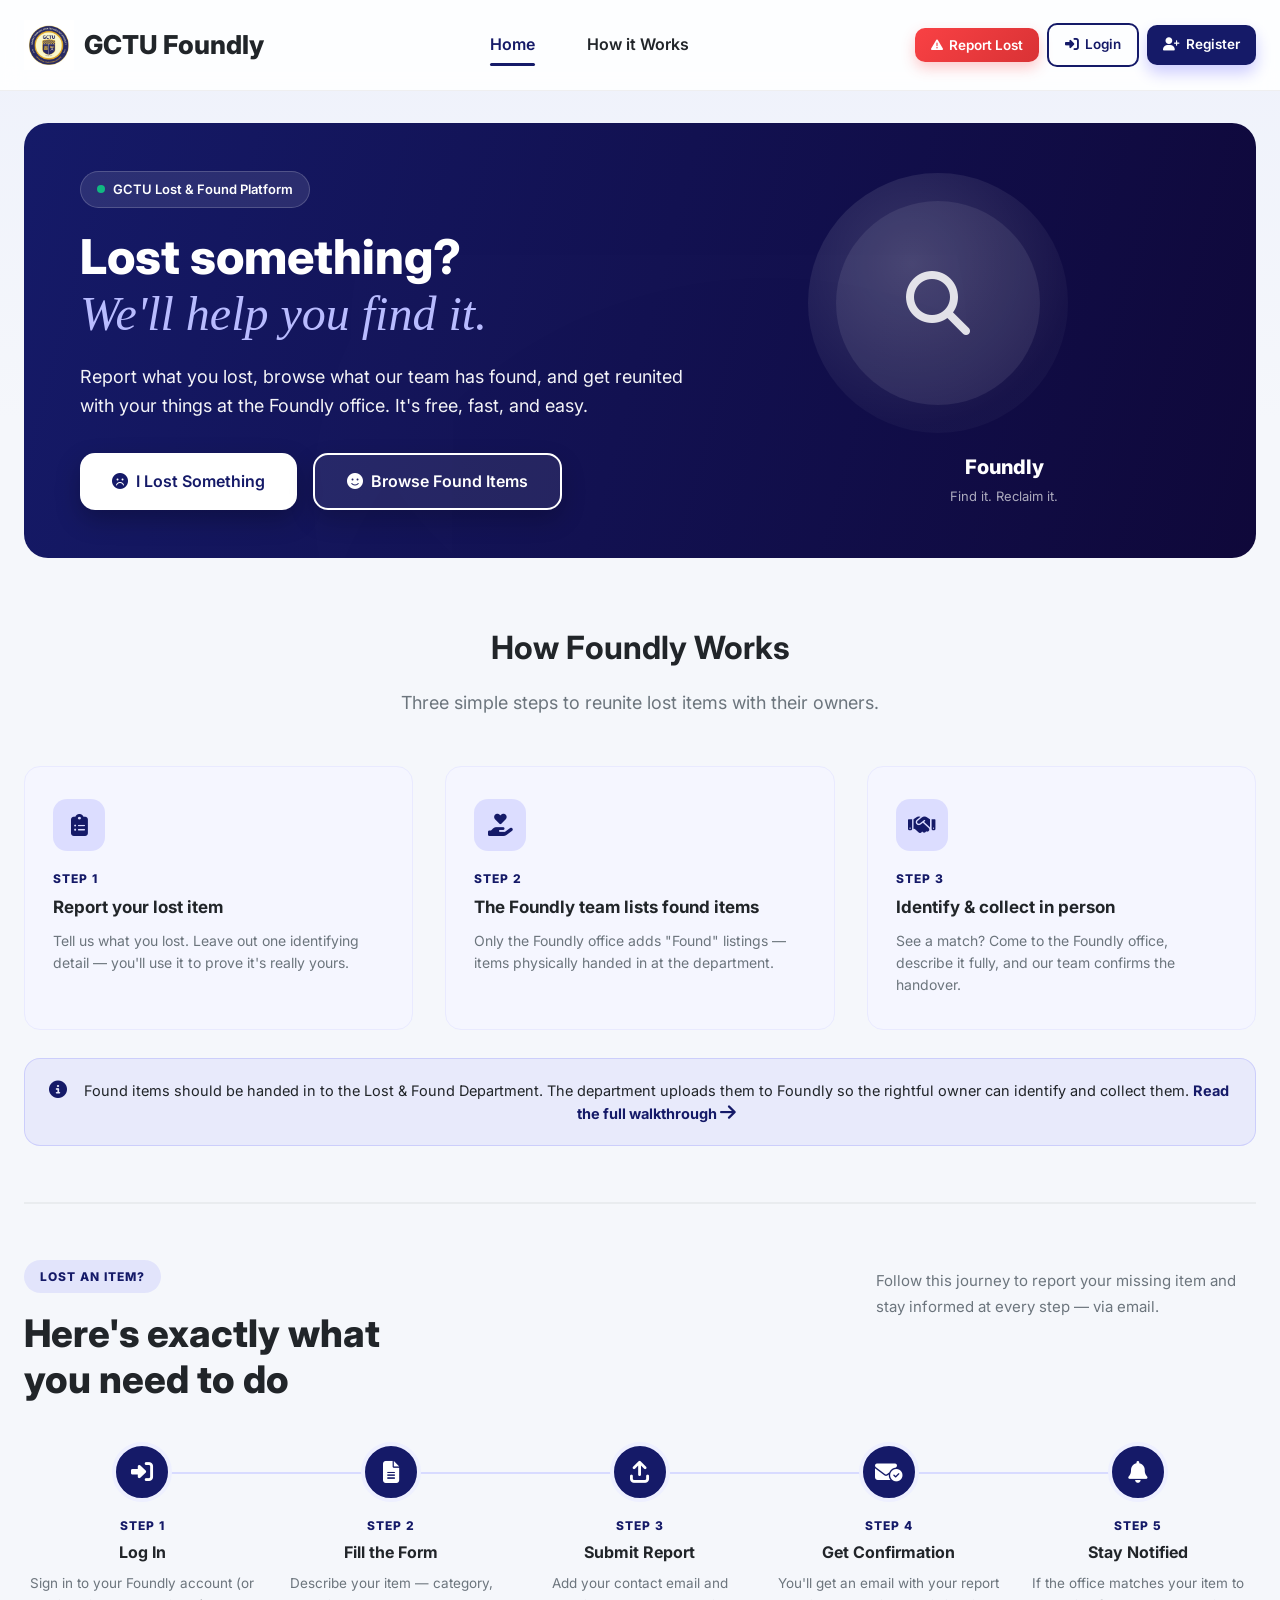
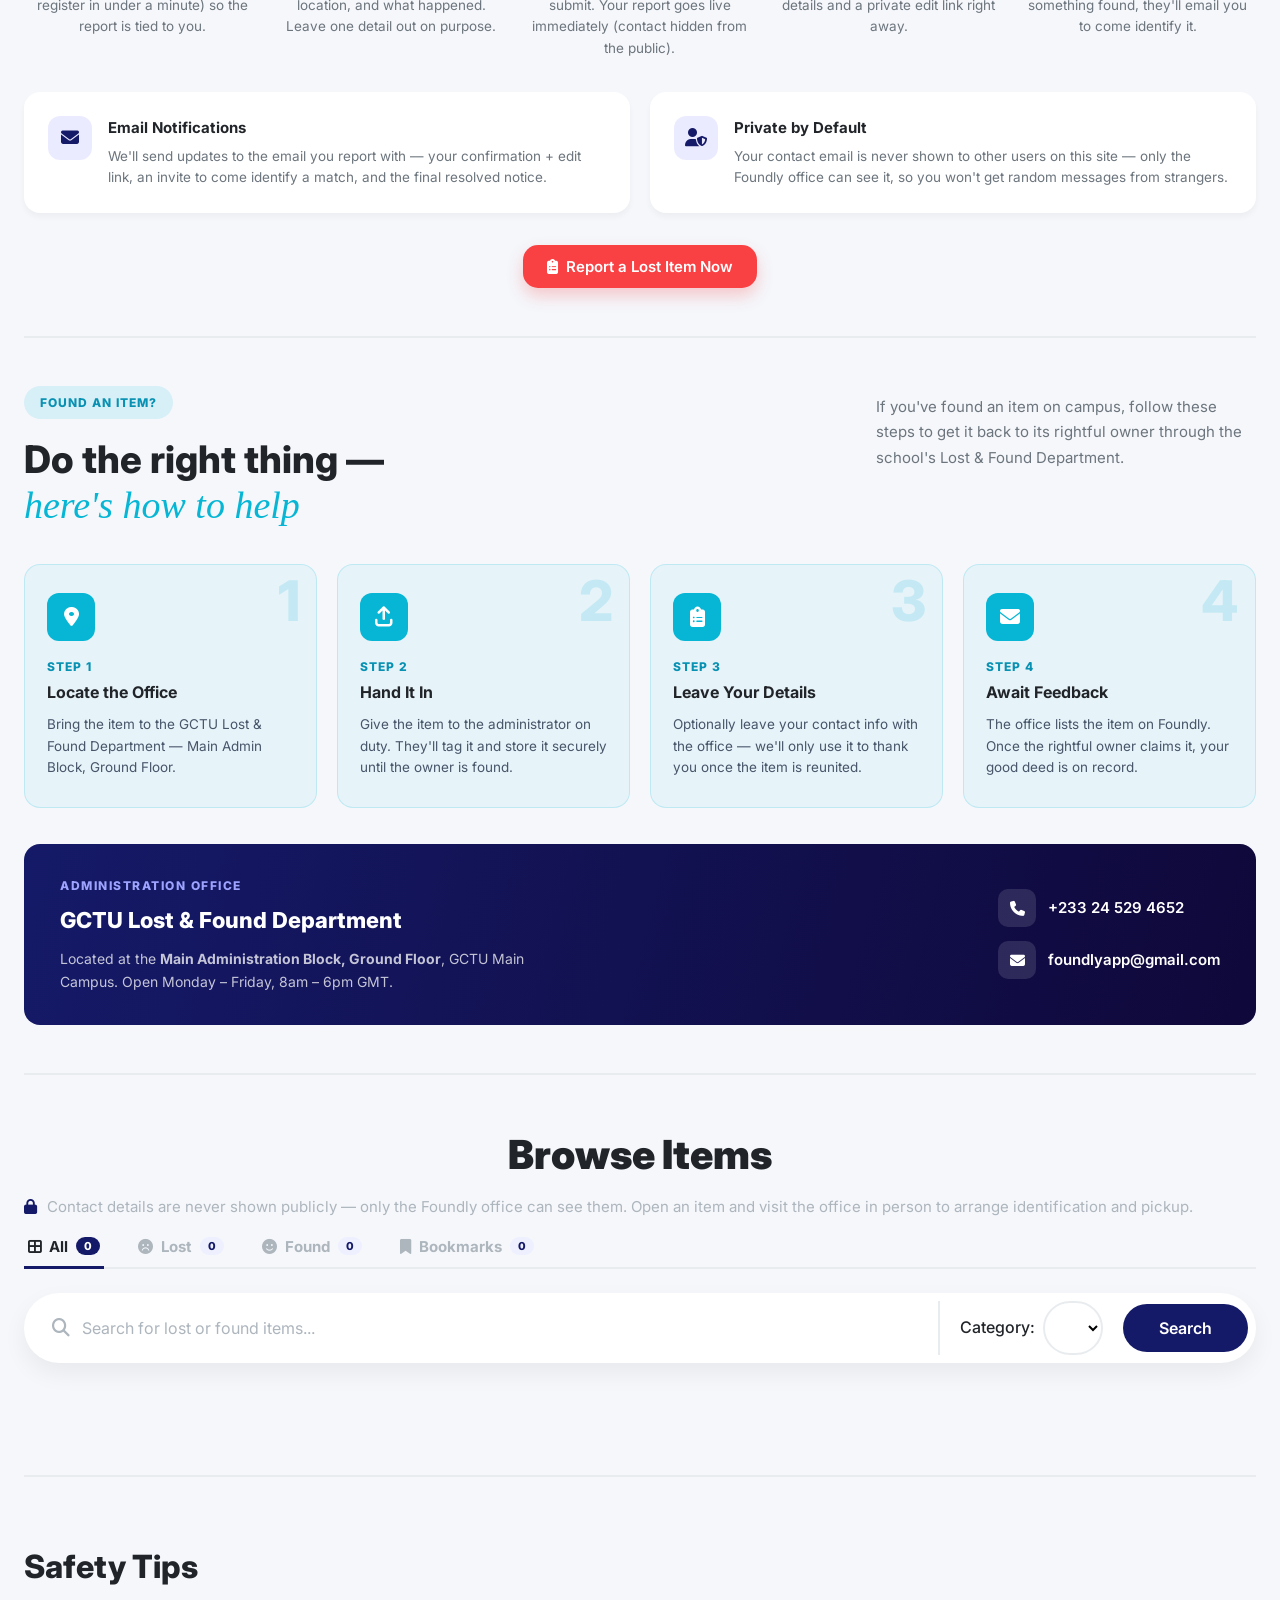
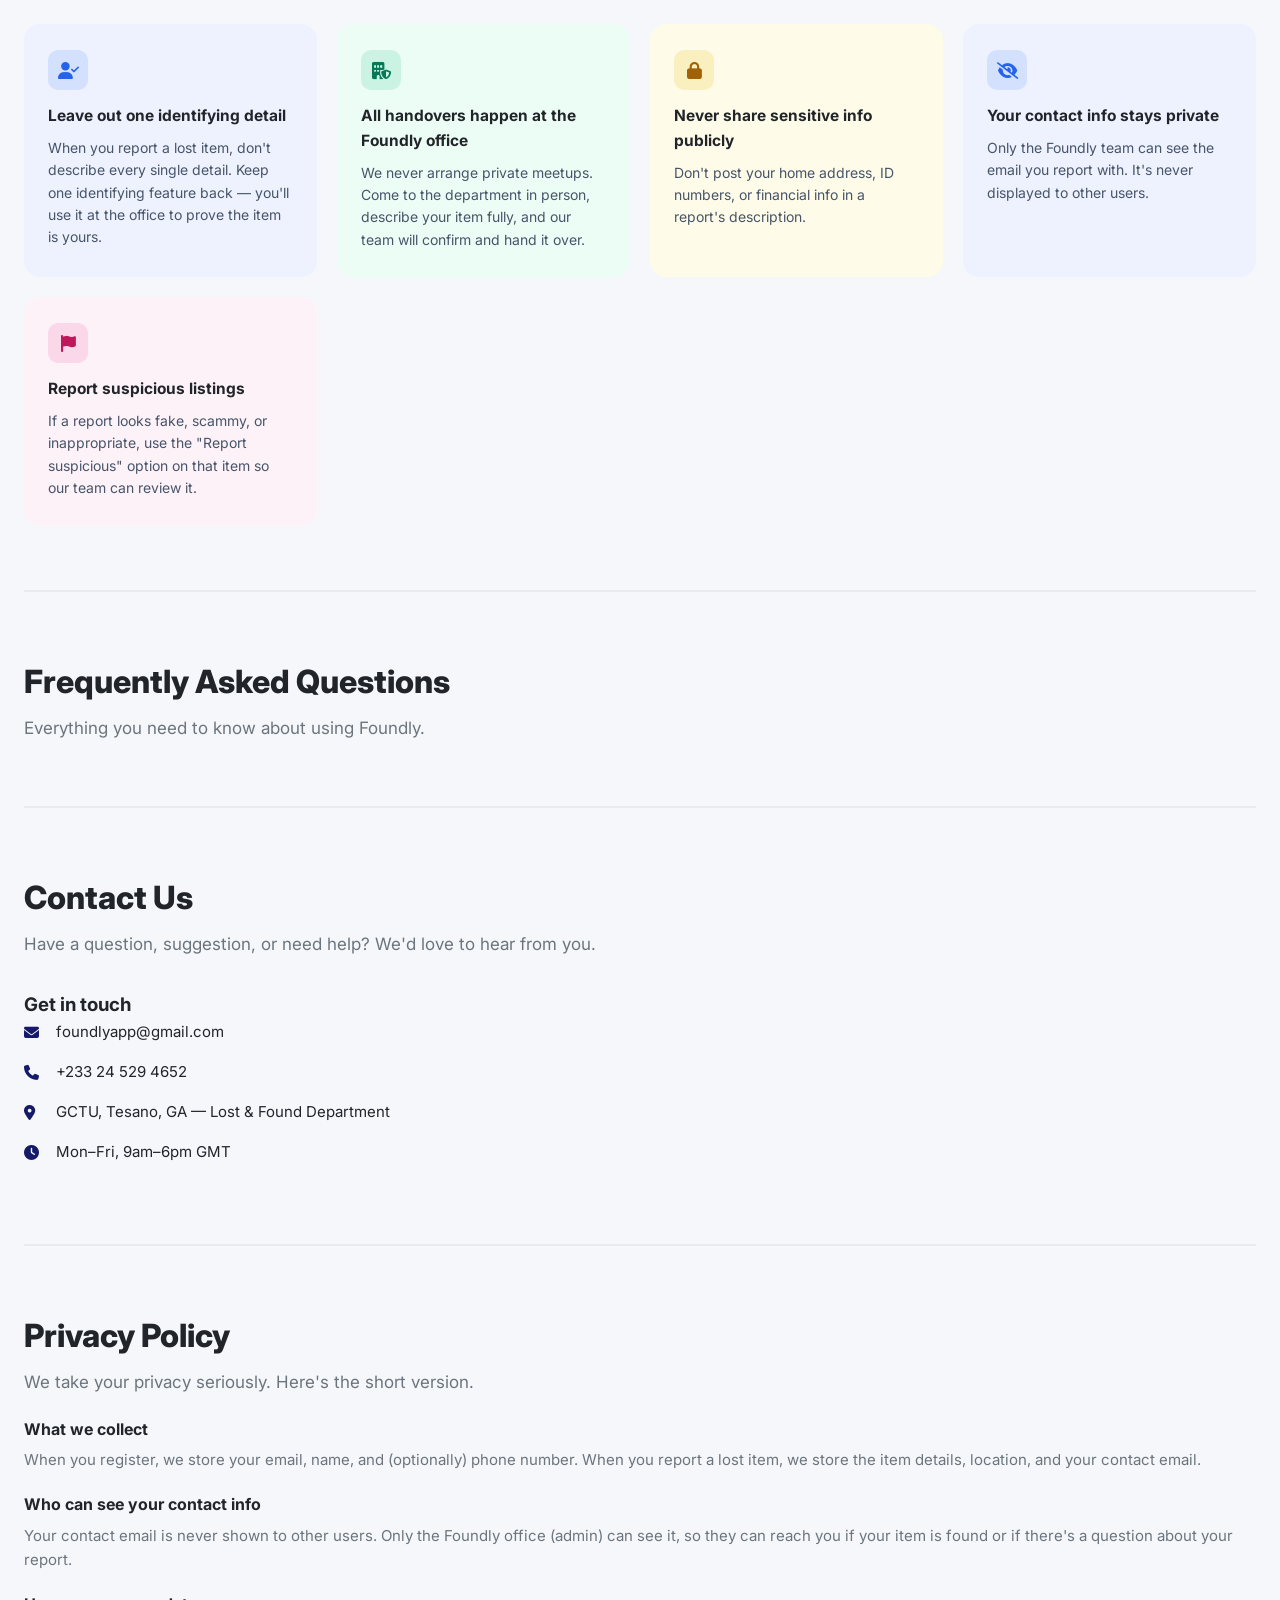
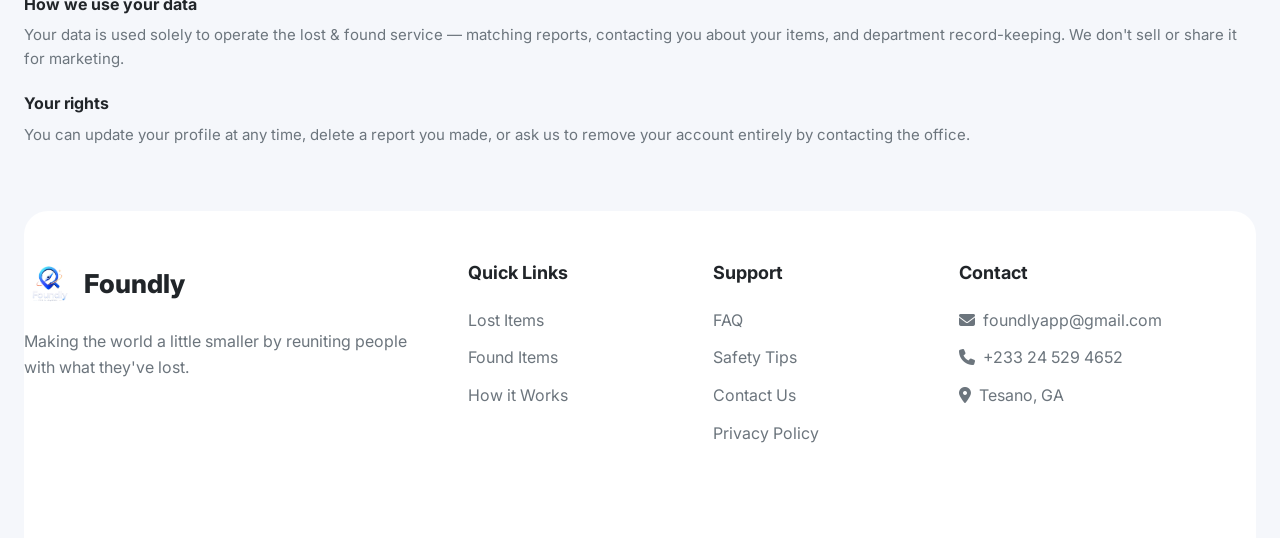
==== public/index.html @ 5c745d42 "initialization" ====
<!DOCTYPE html>
<html lang="en">
<head>
  <meta charset="UTF-8">
  <meta name="viewport" content="width=device-width, initial-scale=1.0">
  <title>GCTU Foundly · Lost & Found</title>
  <link rel="icon" type="image/png" href="foundly-logo-2(preview).png">
  <link rel="stylesheet" href="https://cdnjs.cloudflare.com/ajax/libs/font-awesome/6.4.0/css/all.min.css">
  <link href="https://fonts.googleapis.com/css2?family=Inter:wght@400;500;600;700;800&display=swap" rel="stylesheet">
  <link rel="stylesheet" href="foundly.css">
  <style>
    .about-section { margin: 64px 0; }
    .about-section h2 { font-size: 32px; font-weight: 800; margin-bottom: 8px; }
    .about-section > p { color: #6c757d; font-size: 17px; margin-bottom: 8px; }
    .section-divider { border: none; border-top: 2px solid #e9ecef; margin: 56px 0; }

    .safety-grid { display: grid; grid-template-columns: repeat(auto-fill, minmax(260px, 1fr)); gap: 20px; margin-top: 32px; }
    .faq-list { margin-top: 28px; }
    .faq-item { border-bottom: 1px solid #e9ecef; }
    .faq-question {
      display: flex; justify-content: space-between; align-items: center; padding: 20px 4px;
      cursor: pointer; font-weight: 600; font-size: 16px;
    }
    .faq-question i { color: var(--gray); transition: transform 0.2s; }
    .faq-question.open i { transform: rotate(180deg); color: var(--primary); }
    .faq-answer { max-height: 0; overflow: hidden; transition: max-height 0.25s ease; color: #6c757d; font-size: 15px; line-height: 1.6; padding: 0 4px; }
    .faq-answer.open { max-height: 320px; padding-bottom: 20px; }

    .contact-grid { display: grid; grid-template-columns: 1fr 1.4fr; gap: 40px; margin-top: 32px; }
    .contact-info-item { display: flex; align-items: center; gap: 12px; margin-bottom: 16px; font-size: 15px; color: var(--dark); }
    .contact-info-item i { color: var(--primary); width: 20px; }
    @media (max-width: 900px) { .contact-grid { grid-template-columns: 1fr; } }

    .privacy-block h4 { margin-top: 20px; margin-bottom: 6px; font-size: 16px; }
    .privacy-block p { color: #6c757d; font-size: 15px; line-height: 1.6; }
  </style>
</head>
<body data-page="home">

<header class="site-header">
<div class="container">
  <nav class="navbar">
    <a href="index.html" class="logo">
      <img id="foundly-logo-top" src="GCTU-Logo-640x640.webp" alt="Foundly illustration" onerror="this.style.display='none'">
      <span>GCTU Foundly</span>
    </a>
    <div class="nav-links">
      <a href="index.html" class="active">Home</a>
      <a href="how-it-works.html">How it Works</a>
    </div>
    <div class="nav-buttons">
      <button class="btn btn-report-lost" onclick="openReportModal()"><i class="fas fa-triangle-exclamation"></i> Report Lost</button>
      <div id="navAuthLoggedOut">
        <a href="login.html" class="btn btn-outline"><i class="fas fa-right-to-bracket"></i> Login</a>
        <a href="register.html" class="btn btn-primary"><i class="fas fa-user-plus"></i> Register</a>
      </div>
      <div id="navAuthLoggedIn" style="display:none">
        <a href="my-reports.html" class="btn btn-outline"><i class="fas fa-clipboard-list"></i> My Reports</a>
        <a href="profile.html" class="btn btn-outline"><i class="fas fa-user"></i></a>
        <button class="btn" id="navLogoutBtn" style="background:var(--danger);color:white;border:none">
          <i class="fas fa-sign-out-alt"></i> Logout
        </button>
      </div>
    </div>
  </nav>
</div>
</header>

<div class="container">

  <!-- HERO -->
  <section class="hero">
    <div class="hero-content">
      <span class="hero-badge"><span class="dot"></span> GCTU Lost &amp; Found Platform</span>
      <h1>Lost something?<span class="hero-accent">We'll help you find it.</span></h1>
      <p>Report what you lost, browse what our team has found, and get reunited with your things at the Foundly office. It's free, fast, and easy.</p>
      <div class="hero-buttons">
        <button class="btn" onclick="openReportModal()"><i class="fas fa-frown"></i> I Lost Something</button>
        <a href="#browse" class="btn btn-outline-white" onclick="setViewTab('found')"><i class="fas fa-smile"></i> Browse Found Items</a>
      </div>
    </div>
    <div class="hero-image">
      <div class="hero-visual-circle"><i class="fas fa-magnifying-glass"></i></div>
      <div class="hero-visual-wordmark"><strong>Foundly</strong><span>Find it. Reclaim it.</span></div>
    </div>
  </section>

  <!-- HOW IT WORKS (short teaser) -->
  <section class="how-it-works" id="how-it-works">
    <h2>How Foundly Works</h2>
    <p>Three simple steps to reunite lost items with their owners.</p>
    <div class="steps">
      <div class="step-card">
        <div class="step-card-icon"><i class="fas fa-clipboard-list"></i></div>
        <div class="step-num-label">Step 1</div>
        <h3>Report your lost item</h3>
        <p>Tell us what you lost. Leave out one identifying detail — you'll use it to prove it's really yours.</p>
      </div>
      <div class="step-card">
        <div class="step-card-icon"><i class="fas fa-hand-holding-heart"></i></div>
        <div class="step-num-label">Step 2</div>
        <h3>The Foundly team lists found items</h3>
        <p>Only the Foundly office adds "Found" listings — items physically handed in at the department.</p>
      </div>
      <div class="step-card">
        <div class="step-card-icon"><i class="fas fa-handshake"></i></div>
        <div class="step-num-label">Step 3</div>
        <h3>Identify &amp; collect in person</h3>
        <p>See a match? Come to the Foundly office, describe it fully, and our team confirms the handover.</p>
      </div>
    </div>
    <div class="hiw-note-banner">
      <i class="fas fa-circle-info"></i>
      <span>Found items should be handed in to the Lost &amp; Found Department. The department uploads them to Foundly so the rightful owner can identify and collect them. <a href="how-it-works.html" style="color:var(--primary);font-weight:700;text-decoration:none">Read the full walkthrough <i class="fas fa-arrow-right"></i></a></span>
    </div>
  </section>

  <hr class="section-divider">

  <!-- GUIDE: how reporting a lost item works -->
  <div class="section-intro-row" style="margin-top:24px">
    <div>
      <span class="eyebrow-badge">Lost an Item?</span>
      <h1>Here's exactly what<br>you need to do</h1>
    </div>
    <p class="section-intro-side">Follow this journey to report your missing item and stay informed at every step — via email.</p>
  </div>

  <div class="process-timeline">
    <div class="process-node">
      <div class="node-circle"><i class="fas fa-right-to-bracket"></i></div>
      <div class="node-step-label">Step 1</div>
      <h3>Log In</h3>
      <p>Sign in to your Foundly account (or register in under a minute) so the report is tied to you.</p>
    </div>
    <div class="process-node">
      <div class="node-circle"><i class="fas fa-file-lines"></i></div>
      <div class="node-step-label">Step 2</div>
      <h3>Fill the Form</h3>
      <p>Describe your item — category, location, and what happened. Leave one detail out on purpose.</p>
    </div>
    <div class="process-node">
      <div class="node-circle"><i class="fas fa-arrow-up-from-bracket"></i></div>
      <div class="node-step-label">Step 3</div>
      <h3>Submit Report</h3>
      <p>Add your contact email and submit. Your report goes live immediately (contact hidden from the public).</p>
    </div>
    <div class="process-node">
      <div class="node-circle"><i class="fas fa-envelope-circle-check"></i></div>
      <div class="node-step-label">Step 4</div>
      <h3>Get Confirmation</h3>
      <p>You'll get an email with your report details and a private edit link right away.</p>
    </div>
    <div class="process-node">
      <div class="node-circle"><i class="fas fa-bell"></i></div>
      <div class="node-step-label">Step 5</div>
      <h3>Stay Notified</h3>
      <p>If the office matches your item to something found, they'll email you to come identify it.</p>
    </div>
  </div>

  <div class="duo-cards">
    <div class="duo-card">
      <div class="duo-icon"><i class="fas fa-envelope"></i></div>
      <div>
        <h4>Email Notifications</h4>
        <p>We'll send updates to the email you report with — your confirmation + edit link, an invite to come identify a match, and the final resolved notice.</p>
      </div>
    </div>
    <div class="duo-card">
      <div class="duo-icon"><i class="fas fa-user-shield"></i></div>
      <div>
        <h4>Private by Default</h4>
        <p>Your contact email is never shown to other users on this site — only the Foundly office can see it, so you won't get random messages from strangers.</p>
      </div>
    </div>
  </div>

  <div class="cta-center">
    <button class="btn btn-primary" style="background:#f94144;box-shadow:0 8px 16px rgba(249,65,68,0.25)" onclick="openReportModal()">
      <i class="fas fa-clipboard-list"></i> Report a Lost Item Now
    </button>
  </div>

  <hr class="section-divider" style="margin:48px 0">

  <!-- GUIDE: found something? here's how to help -->
  <div class="section-intro-row" style="margin-top:24px">
    <div>
      <span class="eyebrow-badge teal">Found an Item?</span>
      <h1>Do the right thing —<span class="found-heading-accent">here's how to help</span></h1>
    </div>
    <p class="section-intro-side">If you've found an item on campus, follow these steps to get it back to its rightful owner through the school's Lost &amp; Found Department.</p>
  </div>

  <div class="found-steps-grid">
    <div class="found-step-card">
      <span class="ghost-num">1</span>
      <div class="found-step-icon"><i class="fas fa-location-dot"></i></div>
      <div class="step-num-label">Step 1</div>
      <h3>Locate the Office</h3>
      <p>Bring the item to the GCTU Lost &amp; Found Department — Main Admin Block, Ground Floor.</p>
    </div>
    <div class="found-step-card">
      <span class="ghost-num">2</span>
      <div class="found-step-icon"><i class="fas fa-arrow-up-from-bracket"></i></div>
      <div class="step-num-label">Step 2</div>
      <h3>Hand It In</h3>
      <p>Give the item to the administrator on duty. They'll tag it and store it securely until the owner is found.</p>
    </div>
    <div class="found-step-card">
      <span class="ghost-num">3</span>
      <div class="found-step-icon"><i class="fas fa-clipboard-list"></i></div>
      <div class="step-num-label">Step 3</div>
      <h3>Leave Your Details</h3>
      <p>Optionally leave your contact info with the office — we'll only use it to thank you once the item is reunited.</p>
    </div>
    <div class="found-step-card">
      <span class="ghost-num">4</span>
      <div class="found-step-icon"><i class="fas fa-envelope"></i></div>
      <div class="step-num-label">Step 4</div>
      <h3>Await Feedback</h3>
      <p>The office lists the item on Foundly. Once the rightful owner claims it, your good deed is on record.</p>
    </div>
  </div>

  <div class="office-card">
    <div>
      <div class="office-label">Administration Office</div>
      <h3>GCTU Lost &amp; Found Department</h3>
      <p>Located at the <strong>Main Administration Block, Ground Floor</strong>, GCTU Main Campus. Open Monday – Friday, 8am – 6pm GMT.</p>
    </div>
    <div class="office-contacts">
      <div class="office-contact-row"><span class="office-icon"><i class="fas fa-phone"></i></span> +233 24 529 4652</div>
      <div class="office-contact-row"><span class="office-icon"><i class="fas fa-envelope"></i></span> foundlyapp@gmail.com</div>
    </div>
  </div>

  <hr class="section-divider" style="margin:48px 0">

  <!-- BROWSE: All / Lost / Found / Bookmarks — all on this one page -->
  <div class="section-header" id="browse">
    <h2>Browse Items</h2>
  </div>
  <p style="color:var(--gray);font-size:15px;margin-top:-16px;margin-bottom:8px">
    <i class="fas fa-lock" style="color:var(--primary);margin-right:6px"></i>
    Contact details are never shown publicly — only the Foundly office can see them. Open an item and visit the
    office in person to arrange identification and pickup.
  </p>

  <div class="view-tabs" id="viewTabs">
    <button class="view-tab-btn active" data-view="all" onclick="setViewTab('all')"><i class="fas fa-border-all"></i> All <span class="tab-count" id="countAll">0</span></button>
    <button class="view-tab-btn" data-view="lost" onclick="setViewTab('lost')"><i class="fas fa-frown"></i> Lost <span class="tab-count" id="countLost">0</span></button>
    <button class="view-tab-btn" data-view="found" onclick="setViewTab('found')"><i class="fas fa-smile"></i> Found <span class="tab-count" id="countFound">0</span></button>
    <button class="view-tab-btn" data-view="bookmarks" onclick="setViewTab('bookmarks')"><i class="fas fa-bookmark"></i> Bookmarks <span class="tab-count" id="countBookmarks">0</span></button>
  </div>

  <!-- SEARCH & FILTER -->
  <div class="search-section">
    <div class="search-input">
      <i class="fas fa-search"></i>
      <input type="text" placeholder="Search for lost or found items..." id="searchInput">
    </div>
    <div class="filter-dropdown">
      <label for="drpdwn">Category:</label>
      <select id="drpdwn"></select>
    </div>
    <button class="search-btn" onclick="applyFilters()">Search</button>
  </div>

  <!-- CATEGORY PILLS -->
  <div class="category-pills" id="categoryPills"></div>

  <div class="items-grid" id="itemsGrid"></div>

  <hr class="section-divider">

  <!-- SAFETY TIPS -->
  <section class="about-section" id="safety">
    <h2>Safety Tips</h2>
    <div class="safety-grid">
      <div class="safety-card pastel-blue">
        <div class="safety-icon"><i class="fas fa-user-check"></i></div>
        <h4>Leave out one identifying detail</h4>
        <p>When you report a lost item, don't describe every single detail. Keep one identifying feature back — you'll use it at the office to prove the item is yours.</p>
      </div>
      <div class="safety-card pastel-green">
        <div class="safety-icon"><i class="fas fa-building-shield"></i></div>
        <h4>All handovers happen at the Foundly office</h4>
        <p>We never arrange private meetups. Come to the department in person, describe your item fully, and our team will confirm and hand it over.</p>
      </div>
      <div class="safety-card pastel-yellow">
        <div class="safety-icon"><i class="fas fa-lock"></i></div>
        <h4>Never share sensitive info publicly</h4>
        <p>Don't post your home address, ID numbers, or financial info in a report's description.</p>
      </div>
      <div class="safety-card pastel-blue">
        <div class="safety-icon"><i class="fas fa-eye-slash"></i></div>
        <h4>Your contact info stays private</h4>
        <p>Only the Foundly team can see the email you report with. It's never displayed to other users.</p>
      </div>
      <div class="safety-card pastel-pink">
        <div class="safety-icon"><i class="fas fa-flag"></i></div>
        <h4>Report suspicious listings</h4>
        <p>If a report looks fake, scammy, or inappropriate, use the "Report suspicious" option on that item so our team can review it.</p>
      </div>
    </div>
  </section>

  <hr class="section-divider">

  <!-- FAQ -->
  <section class="about-section" id="faq">
    <h2>Frequently Asked Questions</h2>
    <p>Everything you need to know about using Foundly.</p>
    <div class="faq-list" id="faqList"></div>
  </section>

  <hr class="section-divider">

  <!-- CONTACT -->
  <section class="about-section" id="contact">
    <h2>Contact Us</h2>
    <p>Have a question, suggestion, or need help? We'd love to hear from you.</p>
    <div class="contact-grid">
      <div class="contact-info">
        <h3>Get in touch</h3>
        <div class="contact-info-item"><i class="fas fa-envelope"></i><span>foundlyapp@gmail.com</span></div>
        <div class="contact-info-item"><i class="fas fa-phone"></i><span>+233 24 529 4652</span></div>
        <div class="contact-info-item"><i class="fas fa-map-marker-alt"></i><span>GCTU, Tesano, GA — Lost &amp; Found Department</span></div>
        <div class="contact-info-item"><i class="fas fa-clock"></i><span>Mon–Fri, 9am–6pm GMT</span></div>
      </div>
    </div>
  </section>

  <hr class="section-divider">

  <!-- PRIVACY -->
  <section class="about-section" id="privacy">
    <h2>Privacy Policy</h2>
    <p>We take your privacy seriously. Here's the short version.</p>
    <div class="privacy-block">
      <h4>What we collect</h4>
      <p>When you register, we store your email, name, and (optionally) phone number. When you report a lost item, we store the item details, location, and your contact email.</p>
      <h4>Who can see your contact info</h4>
      <p>Your contact email is never shown to other users. Only the Foundly office (admin) can see it, so they can reach you if your item is found or if there's a question about your report.</p>
      <h4>How we use your data</h4>
      <p>Your data is used solely to operate the lost &amp; found service — matching reports, contacting you about your items, and department record-keeping. We don't sell or share it for marketing.</p>
      <h4>Your rights</h4>
      <p>You can update your profile at any time, delete a report you made, or ask us to remove your account entirely by contacting the office.</p>
    </div>
  </section>

  <!-- REPORT A LOST ITEM (POPUP) -->
  <div class="modal" id="reportModal">
    <div class="modal-content">
      <div class="modal-header">
        <h3><i class="fas fa-clipboard-list" style="color:var(--primary);margin-right:8px"></i>Report a Lost Item</h3>
        <button class="close-modal" onclick="closeModal()">&times;</button>
      </div>
      <form id="reportForm">
        <div class="form-group">
          <label>Title *</label>
          <input type="text" placeholder="e.g., Blue Samsung Galaxy S22" id="itemTitle" required>
        </div>
        <div class="form-row">
          <div class="form-group">
            <label>Category *</label>
            <select id="itemCategory" required></select>
          </div>
          <div class="form-group">
            <label>Location *</label>
            <input type="text" placeholder="e.g., G-block, C14..." id="itemLocation" required>
          </div>
        </div>
        <div class="form-group">
          <label>Description *</label>
          <textarea rows="4" placeholder="Provide a description (color, brand, distinctive features...)" id="itemDescription" required></textarea>
        </div>
        <div class="form-tip warning">
          <i class="fas fa-lightbulb"></i>
          <span>Leave out one identifying detail on purpose (a mark, an engraving, what's inside a pocket) — you'll use it at the office to prove it's really yours.</span>
        </div>
        <div class="form-group">
          <label>Contact Email *</label>
          <input type="email" placeholder="your@email.com" id="itemEmail" required>
        </div>
        <div class="form-tip">
          <i class="fas fa-lock"></i>
          <span>This email is only ever visible to the Foundly office — never shown to other users.</span>
        </div>
        <button type="submit" class="submit-btn">
          <i class="fas fa-paper-plane"></i>
          <span>Report Lost Item</span>
        </button>
      </form>
    </div>
  </div>

  <!-- ITEM DETAIL MODAL -->
  <div class="modal detail-modal" id="detailModal">
    <div class="modal-content">
      <button class="close-modal" onclick="closeDetailModal()" style="position:absolute;top:16px;right:16px;z-index:10;background:white;border-radius:50%;width:40px;height:40px;font-size:24px">&times;</button>
      <div class="detail-image" id="detailImage"><i class="fas fa-image"></i></div>
      <div class="detail-body">
        <span class="card-badge" id="detailBadge" style="position:static;margin-bottom:12px;display:inline-block">Lost</span>
        <h2 id="detailTitle">Item Title</h2>
        <div class="detail-meta">
          <span><i class="fas fa-tag"></i> <span id="detailCategory">Category</span></span>
          <span><i class="fas fa-map-marker-alt"></i> <span id="detailLocation">Location</span></span>
          <span><i class="fas fa-calendar"></i> <span id="detailDate">Date</span></span>
        </div>
        <p id="detailDescription">Item description goes here.</p>
        <div class="notice-banner info" style="margin-top:16px">
          <i class="fas fa-circle-info"></i>
          <span>To claim or ask about this item, visit the Foundly office in person and describe it fully — our team can look up the reporter's contact details for you.</span>
        </div>
        <div class="detail-actions">
          <button class="btn btn-outline" id="detailBookmarkBtn" style="flex:1;justify-content:center">
            <i class="far fa-bookmark"></i> Bookmark
          </button>
          <button class="btn" id="detailSuspiciousBtn" style="flex:1;justify-content:center;background:var(--light);color:var(--dark)">
            <i class="fas fa-flag"></i> Report Suspicious
          </button>
        </div>
      </div>
    </div>
  </div>

  <!-- SUSPICIOUS POST MODAL -->
  <div class="modal" id="suspiciousModal">
    <div class="modal-content" style="max-width:460px">
      <div class="modal-header">
        <h3><i class="fas fa-flag" style="color:var(--danger);margin-right:8px"></i>Report Suspicious Post</h3>
        <button class="close-modal" onclick="closeSuspiciousModal()">&times;</button>
      </div>
      <form id="suspiciousForm">
        <input type="hidden" id="suspiciousReportId">
        <div class="form-group">
          <label>Reason *</label>
          <select id="suspiciousReason" required>
            <option value="">Select a reason</option>
            <option value="Fake or scam listing">Fake or scam listing</option>
            <option value="Inappropriate content">Inappropriate content</option>
            <option value="Suspected stolen item">Suspected stolen item</option>
            <option value="Duplicate / spam">Duplicate / spam</option>
            <option value="Other">Other</option>
          </select>
        </div>
        <div class="form-group">
          <label>Details (optional)</label>
          <textarea rows="3" id="suspiciousDetails" placeholder="Tell us more..."></textarea>
        </div>
        <div class="form-group">
          <label>Your email (optional, in case we need to follow up)</label>
          <input type="email" id="suspiciousContact" placeholder="you@example.com">
        </div>
        <button type="submit" class="submit-btn"><i class="fas fa-paper-plane"></i> Submit Report</button>
      </form>
    </div>
  </div>

  <!-- EDIT LINK SUCCESS MODAL -->
  <div class="modal" id="editLinkModal">
    <div class="modal-content" style="max-width:460px">
      <div class="modal-header">
        <h3><i class="fas fa-circle-check" style="color:#10b981;margin-right:8px"></i>Report Submitted!</h3>
        <button class="close-modal" onclick="closeEditLinkModal()">&times;</button>
      </div>
      <div style="padding:0 0 8px">
        <p style="color:var(--gray);margin-bottom:16px">We also emailed this to you — but save it here too. This private link is the only way to edit, resolve, or delete your report (until it's resolved).</p>
        <div class="form-group">
          <label>Your edit link</label>
          <div style="display:flex;gap:8px">
            <input type="text" id="editLinkInput" readonly style="flex:1" onclick="this.select()">
            <button type="button" class="btn btn-outline" onclick="copyEditLink()" style="white-space:nowrap"><i class="fas fa-copy"></i> Copy</button>
          </div>
        </div>
        <a id="editLinkEmailBtn" href="#" class="btn btn-outline" style="width:100%;justify-content:center;margin-top:8px"><i class="fas fa-envelope"></i> Email me this link</a>
        <button type="button" class="submit-btn" style="margin-top:16px" onclick="closeEditLinkModal()"><i class="fas fa-check"></i> Got it</button>
      </div>
    </div>
  </div>

  <!-- FOOTER -->
  <footer class="footer">
    <div class="footer-content">
      <div class="footer-col">
        <a href="index.html" class="logo" style="margin-bottom:20px">
          <img id="foundly-logo-top" src="foundly-logo-2(preview).png" alt="Foundly illustration" onerror="this.style.display='none'">
          <span>Foundly</span>
        </a>
        <p>Making the world a little smaller by reuniting people with what they've lost.</p>
      </div>
      <div class="footer-col">
        <h4>Quick Links</h4>
        <ul class="footer-links">
          <li><a href="#browse" onclick="setViewTab('lost')">Lost Items</a></li>
          <li><a href="#browse" onclick="setViewTab('found')">Found Items</a></li>
          <li><a href="how-it-works.html">How it Works</a></li>
        </ul>
      </div>
      <div class="footer-col">
        <h4>Support</h4>
        <ul class="footer-links">
          <li><a href="#faq">FAQ</a></li>
          <li><a href="#safety">Safety Tips</a></li>
          <li><a href="#contact">Contact Us</a></li>
          <li><a href="#privacy">Privacy Policy</a></li>
        </ul>
      </div>
      <div class="footer-col">
        <h4>Contact</h4>
        <ul class="footer-links">
          <li><span><i class="fas fa-envelope" style="margin-right:8px"></i>foundlyapp@gmail.com</span></li>
          <li><span><i class="fas fa-phone" style="margin-right:8px"></i>+233 24 529 4652</span></li>
          <li><span><i class="fas fa-map-marker-alt" style="margin-right:8px"></i>Tesano, GA</span></li>
        </ul>
      </div>
    </div>
  </footer>
</div>

<script type="module" src="js/home.js"></script>
</body>
</html>
---- public/foundly.css ----
/* ============================================================
   FOUNDLY — Shared Stylesheet
   ============================================================ */

* {
  margin: 0;
  padding: 0;
  box-sizing: border-box;
  font-family: 'Inter', sans-serif;
}

html {
  scroll-behavior: smooth;
}

:root {
  --primary: #151a68;
  --primary-light: #3d42ff;
  --primary-dark: #0005c7;
  --secondary: #f72585;
  --success: #4cc9f0;
  --warning: #f8961e;
  --danger: #f94144;
  --light: #f8f9fa;
  --gray: #adb5bd;
  --dark: #212529;
  --white: #ffffff;
  --shadow-sm: 0 4px 6px rgba(0,0,0,0.04);
  --shadow-md: 0 10px 25px rgba(0,0,0,0.06);
  --shadow-lg: 0 20px 40px rgba(0,0,0,0.08);
  --radius-sm: 12px;
  --radius-md: 16px;
  --radius-lg: 24px;
  --transition: all 0.2s ease;
}

body {
  background-color: #f5f7fb;
  color: var(--dark);
  line-height: 1.6;
}

/* ---------- LAYOUT ---------- */
.container {
  max-width: 1280px;
  margin: 0 auto;
  padding: 0 24px;
}

/* ---------- NAVIGATION ---------- */
.navbar {
  display: flex;
  justify-content: space-between;
  align-items: center;
  padding: 20px 0;
  margin-bottom: 20px;
}

.logo {
  display: flex;
  align-items: center;
  gap: 10px;
  font-size: 26px;
  font-weight: 800;
  color: var(--dark);
  text-decoration: none;
}

.logo i {
  color: var(--primary);
  font-size: 32px;
}

#foundly-logo-top {
  width: 50px;
  height: 50px;
  object-fit: contain;
}

.nav-links {
  display: flex;
  gap: 32px;
  font-weight: 600;
}

.nav-links a {
  text-decoration: none;
  color: var(--dark);
  font-size: 16px;
  transition: var(--transition);
  margin: 0 10px;
}

.nav-links a:hover { color: var(--primary); }

.nav-links a.active {
  color: var(--primary);
  position: relative;
}

.nav-links a.active::after {
  content: '';
  position: absolute;
  bottom: -8px;
  left: 0;
  width: 100%;
  height: 3px;
  background: var(--primary);
  border-radius: 3px;
}

.nav-buttons {
  display: flex;
  gap: 12px;
}

/* ---------- BUTTONS ---------- */
.btn {
  padding: 12px 24px;
  border-radius: 15px;
  border: 1px solid #e9ecef;
  font-weight: 600;
  font-size: 15px;
  cursor: pointer;
  transition: var(--transition);
  display: inline-flex;
  align-items: center;
  gap: 8px;
  background: white;
  color: var(--dark);
  text-decoration: none;
}

.btn-primary {
  background: var(--primary);
  color: white;
  border: none;
  box-shadow: 0 8px 16px rgba(0,7,255,0.2);
}

.btn-primary:hover {
  background: var(--primary-dark);
  transform: translateY(-2px);
  box-shadow: 0 12px 20px rgba(0,7,255,0.3);
}

.btn-outline {
  background: transparent;
  border: 2px solid var(--primary);
  color: var(--primary);
}

.btn-outline:hover {
  background: var(--primary);
  color: white;
}

.btn-danger {
  background: var(--danger);
  color: white;
  border: none;
  box-shadow: 0 8px 16px rgba(249,65,68,0.2);
}

.btn-danger:hover {
  background: #d93235;
  transform: translateY(-2px);
}

.btn-success {
  background: #06b6d4;
  color: white;
  border: none;
  box-shadow: 0 8px 16px rgba(76,201,240,0.2);
}

.btn-success:hover {
  background: #0891b2;
  transform: translateY(-2px);
}

#view-all-btn{
  color: var(--primary);
  box-shadow: 0 8px 16px rgba(0,7,255,0.2);
}

#view-all-btn:hover{
  transform: translateY(-2px);
  box-shadow: 0 12px 20px rgba(0,7,255,0.3);
}

/* ---------- HERO SECTION ---------- */
.hero {
  display: flex;
  justify-content: space-between;
  align-items: center;
  background: linear-gradient(105deg, var(--primary) 0%, #0f083a 100%);
  border-radius: var(--radius-lg);
  padding: 48px 56px;
  margin: 32px 0 48px;
  color: white;
  position: relative;
  overflow: hidden;
}

.hero::before {
  content: '';
  position: absolute;
  top: 0; left: 0;
  width: 100%; height: 100%;
  background: url('data:image/svg+xml,<svg xmlns="http://www.w3.org/2000/svg" viewBox="0 0 200 200"><path fill="rgba(255,255,255,0.05)" d="M69.5 134.6c-10.2-9-16.5-22-16.5-36.2 0-27.6 22.4-50 50-50 27.1 0 49.2 21.6 50 48.6-9.8-4.6-20.6-7.1-32-7.1-33.5 0-61.5 21.9-71.5 52.2-1.5-5.3-2.5-10.9-2.5-16.6 0-4.5.5-8.9 1.5-13.1 3.2-13.7 11-25.4 21.5-33.8z"/></svg>') center/cover no-repeat;
  opacity: 0.1;
}

.hero-content {
  max-width: 60%;
  position: relative;
  z-index: 2;
}

.hero h1 {
  font-size: 48px;
  font-weight: 800;
  line-height: 1.2;
  margin-bottom: 20px;
}

.hero p {
  font-size: 18px;
  opacity: 0.95;
  margin-bottom: 32px;
  max-width: 90%;
}

.hero-buttons {
  display: flex;
  gap: 16px;
}

.hero-buttons .btn {
  background: white;
  color: var(--primary);
  border: none;
  padding: 14px 32px;
  font-size: 16px;
  box-shadow: 0 10px 24px rgba(0,0,0,0.25);
}

.hero-buttons .btn:hover {
  transform: translateY(-3px);
  box-shadow: 0 14px 30px rgba(0,0,0,0.32);
}

.hero-buttons .btn-outline-white {
  background: rgba(255,255,255,0.08);
  color: white;
  border: 2px solid white;
  box-shadow: 0 10px 24px rgba(0,0,0,0.2);
}

.hero-buttons .btn-outline-white:hover {
  background: white;
  color: var(--primary);
  transform: translateY(-3px);
  box-shadow: 0 14px 30px rgba(0,0,0,0.28);
}

.hero-stats {
  display: flex;
  gap: 40px;
  margin-top: 40px;
}

.stat-item {
  display: flex;
  flex-direction: column;
}

.stat-number {
  font-size: 32px;
  font-weight: 800;
  line-height: 1;
}

.stat-label {
  font-size: 14px;
  opacity: 0.8;
  text-transform: uppercase;
  letter-spacing: 1px;
}

.hero-image {
  position: relative;
  z-index: 2;
  width: 35%;
}

.hero-image img {
  width: 100%;
  filter: drop-shadow(0 20px 30px rgba(0,0,0,0.15));
}

/* ---------- PAGE HERO (sub-pages) ---------- */
.page-hero {
  border-radius: var(--radius-lg);
  padding: 48px 56px;
  margin: 32px 0 48px;
  color: white;
  position: relative;
  overflow: hidden;
}

.page-hero.lost-hero {
  background: linear-gradient(105deg, #f94144 0%, #f3722c 100%);
}

.page-hero.found-hero {
  background: linear-gradient(105deg, #06b6d4 0%, #0007ff 100%);
}

.page-hero.about-hero {
  background: linear-gradient(105deg, var(--primary) 0%, #7209b7 100%);
}

.page-hero::before {
  content: '';
  position: absolute;
  top: 0; left: 0;
  width: 100%; height: 100%;
  background: url('data:image/svg+xml,<svg xmlns="http://www.w3.org/2000/svg" viewBox="0 0 200 200"><circle fill="rgba(255,255,255,0.05)" cx="100" cy="100" r="80"/></svg>') center/cover;
  opacity: 0.3;
}

.page-hero-content {
  position: relative;
  z-index: 2;
}

.page-hero h1 {
  font-size: 42px;
  font-weight: 800;
  margin-bottom: 12px;
}

.page-hero p {
  font-size: 18px;
  opacity: 0.9;
  max-width: 600px;
}

/* ---------- SEARCH & FILTER BAR ---------- */
.search-section {
  background: white;
  border-radius: 100px;
  padding: 8px;
  margin-bottom: 24px;
  box-shadow: var(--shadow-md);
  display: flex;
  align-items: center;
}

.search-input {
  flex: 1;
  display: flex;
  align-items: center;
  padding: 0 20px;
  color: var(--gray);
}

.search-input i {
  color: var(--gray);
  font-size: 18px;
}

.search-input input {
  width: 100%;
  padding: 16px 12px;
  border: none;
  font-size: 16px;
  background: transparent;
}

.search-input input::placeholder { color: var(--gray); font-weight: 400; }
.search-input input:focus { outline: none; }

.filter-dropdown {
  display: flex;
  align-items: center;
  gap: 8px;
  padding: 0 20px;
  border-left: 2px solid #e9ecef;
  color: var(--dark);
  font-weight: 500;
  cursor: pointer;
}

#drpdwn {
  width: 100%;
  padding: 14px 18px;
  border: 2px solid #e9ecef;
  border-radius: 100px;
  font-size: 16px;
  transition: var(--transition);
  background: white;
}

.search-btn {
  background: var(--primary);
  color: white;
  border: none;
  padding: 14px 36px;
  border-radius: 100px;
  font-weight: 600;
  font-size: 16px;
  cursor: pointer;
  transition: var(--transition);
  display: flex;
  align-items: center;
  gap: 8px;
}

.search-btn:hover { background: var(--primary-dark); }

/* ---------- CATEGORY PILLS ---------- */
.section-header {
  display: flex;
  justify-content: space-between;
  align-items: center;
  margin-bottom: 24px;
}

.section-header h2 {
  font-size: 40px;
  font-weight: 900;
  color: var(--dark);
  margin: 0 auto;
}

.section-header a {
  color: var(--primary);
  text-decoration: none;
  font-weight: 600;
  display: flex;
  align-items: center;
  gap: 6px;
  cursor: pointer;
}

.category-pills {
  display: flex;
  gap: 12px;
  margin-bottom: 32px;
  flex-wrap: wrap;
}

.pill {
  padding: 10px 20px;
  background: white;
  border-radius: 40px;
  font-weight: 500;
  font-size: 15px;
  color: var(--dark);
  border: 1px solid #e9ecef;
  cursor: pointer;
  transition: var(--transition);
  display: flex;
  align-items: center;
  gap: 8px;
}

.pill i { color: var(--primary); font-size: 14px; }
.pill:hover { background: #f1f3f5; border-color: var(--gray); }
.pill.active { background: var(--primary); color: white; border-color: var(--primary); }
.pill.active i { color: white; }

/* ---------- ITEM CARDS GRID ---------- */
.items-grid {
  display: grid;
  grid-template-columns: repeat(auto-fill, minmax(280px, 1fr));
  gap: 28px;
  margin-bottom: 48px;
}

.item-card {
  background: white;
  border-radius: var(--radius-md);
  overflow: hidden;
  box-shadow: var(--shadow-sm);
  transition: var(--transition);
  position: relative;
  border: 1px solid #f1f3f5;
}

.item-card:hover {
  transform: translateY(-6px);
  box-shadow: var(--shadow-lg);
  border-color: transparent;
  cursor: pointer;
}

.card-badge {
  position: absolute;
  top: 16px;
  left: 16px;
  padding: 6px 14px;
  border-radius: 40px;
  font-size: 12px;
  font-weight: 700;
  text-transform: uppercase;
  letter-spacing: 0.5px;
  z-index: 2;
}

.badge-lost { background: rgba(249,65,68,0.12); color: var(--danger); backdrop-filter: blur(4px); }
.badge-found { background: rgba(76,201,240,0.12); color: #06b6d4; backdrop-filter: blur(4px); }

.card-image {
  height: 180px;
  background: #f1f3f5;
  position: relative;
  display: flex;
  align-items: center;
  justify-content: center;
  color: var(--gray);
  font-size: 48px;
  overflow: hidden;
}

.card-image i { opacity: 0.5; }

.card-image img {
  width: 100%;
  height: 100%;
  object-fit: cover;
}

.card-content { padding: 20px; }

.card-category {
  display: inline-block;
  font-size: 12px;
  font-weight: 600;
  color: var(--primary);
  background: rgba(0,7,255,0.08);
  padding: 4px 12px;
  border-radius: 40px;
  margin-bottom: 12px;
  text-transform: uppercase;
  letter-spacing: 0.5px;
}

.card-title { font-size: 18px; font-weight: 700; margin-bottom: 8px; color: var(--dark); }

.card-desc {
  color: #6c757d;
  font-size: 14px;
  margin-bottom: 16px;
  display: -webkit-box;
  -webkit-line-clamp: 2;
  -webkit-box-orient: vertical;
  overflow: hidden;
}

.card-meta {
  display: flex; 
  justify-content: space-between;
  align-items: center;
  color: var(--gray);
  font-size: 13px;
  margin-bottom: 16px;
}

.card-meta i { margin-right: 4px; font-size: 12px; }

.card-footer {
  display: flex;
  justify-content: space-between;
  align-items: center;
  padding-top: 16px;
  border-top: 1px solid #e9ecef;
}

.contact-btn {
  padding: 8px 16px;
  background: var(--light);
  border-radius: 40px;
  font-size: 13px;
  font-weight: 600;
  color: var(--dark);
  text-decoration: none;
  transition: var(--transition);
  display: flex;
  align-items: center;
  gap: 6px;
}

.contact-btn:hover { background: var(--primary); color: white; }

/* ---------- BOOKMARK / SAVE BUTTON ---------- */
.save-btn {
  color: var(--gray);
  background: none;
  border: none;
  font-size: 18px;
  cursor: pointer;
  transition: color 0.2s ease, transform 0.1s ease;
  position: relative;
  display: flex;
  align-items: center;
  justify-content: center;
  width: 36px;
  height: 36px;
  border-radius: 50%;
}

.save-btn:hover { color: var(--danger); }

/* Bookmark save animation */
.save-btn.saving {
  animation: bookmarkPop 0.4s cubic-bezier(0.36, 0.07, 0.19, 0.97);
}

.save-btn.saved {
  color: var(--danger);
}

.save-btn.saved i { animation: bookmarkBounce 0.5s cubic-bezier(0.36, 0.07, 0.19, 0.97); }

@keyframes bookmarkPop {
  0%   { transform: scale(1); }
  30%  { transform: scale(1.4) rotate(-10deg); }
  60%  { transform: scale(0.9) rotate(5deg); }
  80%  { transform: scale(1.15); }
  100% { transform: scale(1); }
}

@keyframes bookmarkBounce {
  0%   { transform: translateY(0); }
  30%  { transform: translateY(-6px); }
  60%  { transform: translateY(2px); }
  80%  { transform: translateY(-3px); }
  100% { transform: translateY(0); }
}

/* Ripple effect on save */
.save-btn::after {
  content: '';
  position: absolute;
  width: 100%;
  height: 100%;
  border-radius: 50%;
  background: rgba(249, 65, 68, 0.15);
  transform: scale(0);
  opacity: 0;
  transition: transform 0.3s ease, opacity 0.3s ease;
}

.save-btn.saved::after {
  animation: saveRipple 0.4s ease-out;
}

@keyframes saveRipple {
  0%   { transform: scale(0); opacity: 1; }
  100% { transform: scale(2.5); opacity: 0; }
}

/* ---------- REPORT FORMS (MODAL) ---------- */
.modal {
  display: none;
  position: fixed;
  top: 0; left: 0;
  width: 100%; height: 100%;
  background: rgba(0,0,0,0.5);
  backdrop-filter: blur(5px);
  z-index: 1000;
  align-items: center;
  justify-content: center;
}

.modal.active { display: flex; }

.modal-content {
  background: white;
  width: 90%;
  max-width: 550px;
  max-height: 90vh;
  overflow-y: auto;
  border-radius: var(--radius-lg);
  padding: 32px;
  position: relative;
  animation: modalSlideIn 0.3s ease;
}

@keyframes modalSlideIn {
  from { transform: translateY(30px); opacity: 0; }
  to   { transform: translateY(0);    opacity: 1; }
}

.modal-header {
  display: flex;
  justify-content: space-between;
  align-items: center;
  margin-bottom: 24px;
}

.modal-header h3 { font-size: 24px; font-weight: 700; color: var(--dark); }

.close-modal {
  background: none;
  border: none;
  font-size: 28px;
  cursor: pointer;
  color: var(--gray);
  transition: var(--transition);
}

.close-modal:hover { color: var(--danger); }

.form-group { margin-bottom: 20px; }

.form-group label {
  display: block;
  font-weight: 600;
  margin-bottom: 8px;
  color: var(--dark);
  font-size: 14px;
}

.form-group input,
.form-group select,
.form-group textarea {
  width: 100%;
  padding: 14px 18px;
  border: 2px solid #e9ecef;
  border-radius: var(--radius-sm);
  font-size: 15px;
  transition: var(--transition);
  background: white;
  font-family: 'Inter', sans-serif;
}

.form-group input:focus,
.form-group select:focus,
.form-group textarea:focus {
  outline: none;
  border-color: var(--primary);
  box-shadow: 0 0 0 4px rgba(0,7,255,0.1);
}

.form-row {
  display: grid;
  grid-template-columns: 1fr 1fr;
  gap: 16px;
}

.file-upload {
  border: 2px dashed #e9ecef;
  border-radius: var(--radius-sm);
  padding: 24px;
  text-align: center;
  cursor: pointer;
  transition: var(--transition);
}

.file-upload:hover {
  border-color: var(--primary);
  background: rgba(0,7,255,0.02);
}

.file-upload i { font-size: 32px; color: var(--primary); margin-bottom: 8px; display: block; }

.image-preview-card {
  margin-top: 12px;
  display: inline-flex;
  flex-direction: column;
  align-items: flex-start;
  gap: 8px;
}
.image-preview-card img {
  max-width: 220px;
  max-height: 220px;
  border-radius: var(--radius-sm);
  display: block;
  box-shadow: var(--shadow-sm);
  border: 1px solid #f1f3f5;
  object-fit: cover;
}
.remove-image-btn {
  display: inline-flex;
  align-items: center;
  gap: 6px;
  background: rgba(249,65,68,0.08);
  color: var(--danger);
  border: none;
  padding: 6px 12px;
  border-radius: 20px;
  font-size: 12px;
  font-weight: 600;
  cursor: pointer;
  transition: var(--transition);
}
.remove-image-btn:hover { background: rgba(249,65,68,0.15); }

.submit-btn {
  width: 100%;
  padding: 16px;
  background: var(--primary);
  color: white;
  border: none;
  border-radius: var(--radius-sm);
  font-weight: 700;
  font-size: 16px;
  cursor: pointer;
  transition: var(--transition);
  margin-top: 8px;
  font-family: 'Inter', sans-serif;
  display: flex;
  align-items: center;
  justify-content: center;
  gap: 8px;
}

.submit-btn:hover {
  background: var(--primary-dark);
  transform: translateY(-2px);
  box-shadow: var(--shadow-md);
}

/* ---------- HOW IT WORKS ---------- */
.how-it-works {
  margin: 64px 0 24px 0px;
  text-align: center;
}

.found-items-instruction{
  padding: 5px 0px 20px 0px;
  margin-bottom: 100px;

}

.how-it-works h2 { font-size: 32px; font-weight: 700; margin-bottom: 16px; }
.how-it-works > p { color: #6c757d; max-width: 600px; margin: 0 auto 48px; font-size: 18px; }

.steps {
  display: grid;
  grid-template-columns: repeat(3, 1fr);
  gap: 32px;
}

.step {
  background: white;
  padding: 32px 24px;
  border-radius: var(--radius-md);
  box-shadow: var(--shadow-sm);
  transition: var(--transition);
}

.step:hover { transform: translateY(-8px); box-shadow: var(--shadow-lg); }

.step-icon {
  width: 80px;
  height: 80px;
  background: rgba(0,7,255,0.1);
  border-radius: 50%;
  display: flex;
  align-items: center;
  justify-content: center;
  margin: 0 auto 24px;
  font-size: 32px;
  color: var(--primary);
}

.step h3 { font-size: 20px; font-weight: 700; margin-bottom: 12px; }
.step p { color: #6c757d; line-height: 1.6; }

/* ---------- FOOTER ---------- */
.footer {
  background: white;
  border-radius: var(--radius-lg) var(--radius-lg) 0 0;
  padding: 48px 0 32px;
  margin-top: 64px;
}

.footer-content {
  display: grid;
  grid-template-columns: 2fr 1fr 1fr 1.5fr;
  gap: 48px;
  margin-bottom: 48px;
}

.footer-col h4 { font-size: 18px; font-weight: 700; margin-bottom: 20px; color: var(--dark); }
.footer-col p { color: #6c757d; line-height: 1.6; margin-bottom: 20px; }

.footer-links { list-style: none; }
.footer-links li { margin-bottom: 12px; }
.footer-links a { color: #6c757d; text-decoration: none; transition: var(--transition); }
.footer-links a:hover { color: var(--primary); }
.footer-links li span { color: #6c757d; }

.social-links { display: flex; gap: 16px; }

.social-links a {
  width: 40px;
  height: 40px;
  background: #f1f3f5;
  border-radius: 50%;
  display: flex;
  align-items: center;
  justify-content: center;
  color: var(--dark);
  transition: var(--transition);
  text-decoration: none;
}

.social-links a:hover { background: var(--primary); color: white; transform: translateY(-3px); }

.footer-bottom {
  border-top: 1px solid #e9ecef;
  padding-top: 32px;
  text-align: center;
  color: #6c757d;
  font-size: 14px;
}

/* ---------- TOAST NOTIFICATION ---------- */
.toast {
  position: fixed;
  bottom: 32px;
  right: 32px;
  background: white;
  border-radius: var(--radius-md);
  padding: 16px 24px;
  box-shadow: 0 10px 40px rgba(0,0,0,0.15);
  display: flex;
  align-items: center;
  gap: 12px;
  font-weight: 600;
  font-size: 15px;
  z-index: 9999;
  transform: translateX(120%);
  transition: transform 0.4s cubic-bezier(0.34, 1.56, 0.64, 1);
  max-width: 360px;
  border-left: 4px solid var(--primary);
}

.toast.show { transform: translateX(0); }
.toast i { font-size: 20px; color: var(--primary); }
.toast.toast-success { border-left-color: #10b981; }
.toast.toast-success i { color: #10b981; }
.toast.toast-error { border-left-color: var(--danger); }
.toast.toast-error i { color: var(--danger); }

/* ---------- EMPTY STATE ---------- */
.empty-state {
  grid-column: 1/-1;
  text-align: center;
  padding: 60px;
  background: white;
  border-radius: var(--radius-lg);
}

.empty-state i { font-size: 48px; color: var(--gray); margin-bottom: 16px; display: block; }
.empty-state h3 { font-size: 20px; margin-bottom: 8px; }
.empty-state p { color: #6c757d; margin-bottom: 20px; }

/* ---------- STATS BANNER ---------- */
.stats-banner {
  display: grid;
  grid-template-columns: repeat(4, 1fr);
  gap: 24px;
  margin-bottom: 98px;
}

.stat-card {
  background: white;
  border-radius: var(--radius-md);
  padding: 24px;
  box-shadow: var(--shadow-sm);
  display: flex;
  align-items: center;
  gap: 16px;
  transition: var(--transition);
  white-space: nowrap;
}

.stat-card:hover { transform: translateY(-4px); box-shadow: var(--shadow-md); }

.stat-card-icon {
  width: 52px;
  height: 52px;
  border-radius: 14px;
  display: flex;
  align-items: center;
  justify-content: center;
  font-size: 22px;
  flex-shrink: 0;
}

.stat-card-icon.blue { background: rgba(0,7,255,0.1); color: var(--primary); }
.stat-card-icon.red  { background: rgba(249,65,68,0.1); color: var(--danger); }
.stat-card-icon.cyan { background: rgba(76,201,240,0.1); color: #06b6d4; }
.stat-card-icon.purple { background: rgba(114,9,183,0.1); color: #7209b7; }

.stat-card-value { font-size: 28px; font-weight: 800; color: var(--dark); line-height: 1; }
.stat-card-label { font-size: 13px; color: #6c757d; margin-top: 4px; }

/* ---------- ABOUT PAGE STYLES ---------- */
.about-section {
  margin: 48px 0;
}

.about-section h2 { font-size: 32px; font-weight: 700; margin-bottom: 16px; }
.about-section > p { color: #6c757d; font-size: 18px; max-width: 700px; margin-bottom: 40px; }

.team-grid {
  display: grid;
  grid-template-columns: repeat(auto-fill, minmax(240px, 1fr));
  gap: 28px;
  margin-top: 40px;
}

.team-card {
  background: white;
  border-radius: var(--radius-md);
  padding: 32px 24px;
  text-align: center;
  box-shadow: var(--shadow-sm);
  transition: var(--transition);
  border: 1px solid #f1f3f5;
}

.team-card:hover { transform: translateY(-6px); box-shadow: var(--shadow-lg); }

.team-avatar {
  width: 80px;
  height: 80px;
  border-radius: 50%;
  margin: 0 auto 16px;
  display: flex;
  align-items: center;
  justify-content: center;
  font-size: 32px;
  font-weight: 800;
  color: white;
}

.team-card h4 { font-size: 18px; font-weight: 700; margin-bottom: 4px; }
.team-card .role { font-size: 13px; color: var(--primary); font-weight: 600; text-transform: uppercase; letter-spacing: 0.5px; margin-bottom: 12px; display: block; }
.team-card p { font-size: 14px; color: #6c757d; }

.values-grid {
  display: grid;
  grid-template-columns: repeat(auto-fill, minmax(280px, 1fr));
  gap: 24px;
  margin-top: 32px;
}

.value-card {
  background: white;
  border-radius: var(--radius-md);
  padding: 28px;
  box-shadow: var(--shadow-sm);
  border: 1px solid #f1f3f5;
  display: flex;
  gap: 20px;
  align-items: flex-start;
  transition: var(--transition);
}

.value-card:hover { transform: translateY(-4px); box-shadow: var(--shadow-md); }

.value-icon {
  width: 52px;
  height: 52px;
  border-radius: 14px;
  background: rgba(0,7,255,0.1);
  color: var(--primary);
  display: flex;
  align-items: center;
  justify-content: center;
  font-size: 22px;
  flex-shrink: 0;
}

.value-card h4 { font-size: 17px; font-weight: 700; margin-bottom: 8px; }
.value-card p { font-size: 14px; color: #6c757d; }

.faq-list { margin-top: 32px; }

.faq-item {
  background: white;
  border-radius: var(--radius-md);
  margin-bottom: 12px;
  overflow: hidden;
  box-shadow: var(--shadow-sm);
  border: 1px solid #f1f3f5;
}

.faq-question {
  padding: 20px 24px;
  font-weight: 600;
  font-size: 16px;
  cursor: pointer;
  display: flex;
  justify-content: space-between;
  align-items: center;
  transition: var(--transition);
  user-select: none;
}

.faq-question:hover { color: var(--primary); }
.faq-question i { transition: transform 0.3s ease; font-size: 14px; color: var(--gray); }
.faq-question.open i { transform: rotate(180deg); color: var(--primary); }

.faq-answer {
  max-height: 0;
  overflow: hidden;
  transition: max-height 0.4s ease, padding 0.3s ease;
  padding: 0 24px;
  color: #6c757d;
  font-size: 15px;
  line-height: 1.7;
}

.faq-answer.open {
  max-height: 200px;
  padding: 0 24px 20px;
}

/* ---------- SUCCESS STORIES ---------- */
.success-stories {
  margin: 48px 0;
}

.stories-grid {
  display: grid;
  grid-template-columns: repeat(auto-fill, minmax(300px, 1fr));
  gap: 28px;
  margin-top: 32px;
}

.story-card {
  background: white;
  border-radius: var(--radius-md);
  padding: 28px;
  box-shadow: var(--shadow-sm);
  border: 1px solid #f1f3f5;
  transition: var(--transition);
  position: relative;
}

.story-card:hover { transform: translateY(-4px); box-shadow: var(--shadow-md); }

.story-card::before {
  content: '\201C';
  position: absolute;
  top: 16px;
  right: 24px;
  font-size: 64px;
  font-weight: 800;
  color: rgba(0,7,255,0.08);
  line-height: 1;
  font-family: Georgia, serif;
}

.story-card p { font-size: 15px; color: #495057; line-height: 1.7; margin-bottom: 20px; }

.story-author {
  display: flex;
  align-items: center;
  gap: 12px;
}

.story-avatar {
  width: 44px;
  height: 44px;
  border-radius: 50%;
  display: flex;
  align-items: center;
  justify-content: center;
  font-weight: 700;
  font-size: 16px;
  color: white;
  flex-shrink: 0;
}

.story-author-info strong { display: block; font-size: 14px; font-weight: 700; }
.story-author-info span { font-size: 12px; color: var(--gray); }

/* ---------- ITEM DETAIL MODAL ---------- */
.detail-modal .modal-content {
  max-width: 600px;
  padding: 0;
  overflow-y: auto;
  border-radius: var(--radius-lg);

}

.detail-image {
  width: 100%;
  height: 380px;
  /* object-fit: cover; */
  object-fit: contain;
  background: #f1f3f5;
  display: flex;
  align-items: center;
  justify-content: center;
  font-size: 72px;
  color: var(--gray);
  position: relative;
  transition: transform 0.3s ease-out;

}


.detail-image img { width: 100%; height: 100%; object-fit: cover; }
.detail-image i { opacity: 0.4; }

.detail-body { padding: 32px; }
.detail-body h2 { font-size: 28px; font-weight: 800; margin-bottom: 12px; color: var(--dark); }
.detail-body .detail-meta { display: flex; gap: 20px; margin-bottom: 24px; flex-wrap: wrap; }
.detail-body .detail-meta span { font-size: 14px; color: var(--gray); display: flex; align-items: center; gap: 6px; font-weight: 500; }
.detail-body .detail-meta span i { color: var(--primary); font-size: 12px; }
.detail-body p { color: #495057; line-height: 1.7; margin-bottom: 28px; font-size: 16px; }

.detail-actions { display: flex; gap: 12px; }
.detail-actions .btn { flex: 1; justify-content: center; }

/* ---------- RESPONSIVE ---------- */
@media (max-width: 1024px) {
  .stats-banner { grid-template-columns: repeat(2, 1fr); }
}

@media (max-width: 992px) {
  .hero, .page-hero {
    flex-direction: column;
    text-align: center;
    padding: 40px 24px;
  }
  .hero-content { max-width: 100%; margin-bottom: 40px; }
  .hero p { max-width: 100%; }
  .hero-buttons { justify-content: center; }
  .hero-stats { justify-content: center; }
  .hero-image { width: 60%; }
  .footer-content { grid-template-columns: repeat(2, 1fr); }
}

@media (max-width: 768px) {
  .navbar { flex-direction: column; gap: 20px; }
  .nav-links { gap: 20px; }
  .search-section { flex-direction: column; border-radius: 24px; padding: 16px; }
  .search-input { width: 100%; padding: 0; margin-bottom: 12px; }
  .filter-dropdown { width: 100%; border-left: none; border-top: 2px solid #e9ecef; padding: 12px 0; justify-content: center; }
  .search-btn { width: 100%; justify-content: center; }
  .steps { grid-template-columns: 1fr; }
  .footer-content { grid-template-columns: 1fr; }
  .stats-banner { grid-template-columns: repeat(2, 1fr); }
  .form-row { grid-template-columns: 1fr; }
}

@media (max-width: 576px) {
  .hero h1, .page-hero h1 { font-size: 32px; }
  .hero-buttons { flex-direction: column; }
  .hero-stats { flex-direction: column; gap: 20px; align-items: center; }
  .stats-banner { grid-template-columns: 1fr; }
  .detail-actions { flex-direction: column; }
}

.img-wrapper {
  display: block;
}

/* ============================================================
   FOUNDLY — Additions for accounts, multi-page browse, admin
   user management, and the lost/found workflow changes.
   ============================================================ */

/* ---------- BOOKMARK BUTTON (on item cards) ---------- */
.icon-btn.bookmark-btn {
  width: 36px; height: 36px; border-radius: 50%; border: 1px solid #e9ecef; background: white;
  color: var(--gray); display: inline-flex; align-items: center; justify-content: center;
  cursor: pointer; transition: var(--transition); font-size: 14px;
}
.icon-btn.bookmark-btn:hover { background: var(--primary); color: white; border-color: var(--primary); }
.icon-btn.bookmark-btn.active { color: var(--danger); border-color: rgba(249,65,68,0.3); background: rgba(249,65,68,0.06); }
.icon-btn.bookmark-btn.active:hover { background: var(--danger); color: white; }

/* ---------- FORM TIP CALLOUT (reused across report/edit forms) ---------- */
.form-tip {
  display: flex; gap: 10px; align-items: flex-start; background: rgba(0,7,255,0.05);
  border: 1px solid rgba(0,7,255,0.12); border-radius: var(--radius-sm); padding: 12px 14px;
  font-size: 13px; color: var(--dark); margin-top: -6px; margin-bottom: 18px; line-height: 1.5;
}
.form-tip i { color: var(--primary); margin-top: 2px; }
.form-tip.warning { background: rgba(248,150,30,0.08); border-color: rgba(248,150,30,0.25); }
.form-tip.warning i { color: var(--warning); }

/* ---------- STATUS PILLS (edit.html, my-reports, admin) ---------- */
.status-pill { padding: 5px 14px; border-radius: 40px; font-size: 12px; font-weight: 700; text-transform: uppercase; letter-spacing: 0.5px; display: inline-block; }
.status-pill.status-active   { background: rgba(16,185,129,0.12); color: #10b981; }
.status-pill.status-resolved { background: rgba(0,7,255,0.12); color: var(--primary); }
.status-pill.status-deleted  { background: rgba(249,65,68,0.12); color: var(--danger); }

/* ---------- GENERIC DATA TABLE (my-reports, admin users/reports/suspicious) ---------- */
.data-table-wrapper { background: white; border-radius: var(--radius-md); box-shadow: var(--shadow-sm); overflow-x: auto; margin-bottom: 48px; }
.data-table { width: 100%; border-collapse: collapse; min-width: 640px; }
.data-table th {
  text-align: left; padding: 16px 20px; font-size: 12px; text-transform: uppercase; letter-spacing: 0.5px;
  color: var(--gray); border-bottom: 2px solid #f1f3f5; background: #f8f9fb; white-space: nowrap;
}
.data-table td { padding: 14px 20px; border-bottom: 1px solid #f1f3f5; font-size: 14px; vertical-align: middle; }
.data-table tr:last-child td { border-bottom: none; }
.data-table tbody tr:hover td { background: #f8f9fb; }
.table-item-title { font-weight: 700; color: var(--dark); margin-bottom: 2px; max-width: 260px; overflow: hidden; text-overflow: ellipsis; white-space: nowrap; }
.table-item-sub { font-size: 12px; color: var(--gray); }
.table-icon-cell { width: 44px; height: 44px; border-radius: 10px; background: #f1f3f5; display: flex; align-items: center; justify-content: center; color: var(--gray); font-size: 16px; }

/* ---------- ROW ACTIONS DROPDOWN (shared) ---------- */
.dropdown { position: relative; display: inline-block; }
.dropdown-toggle {
  width: 36px; height: 32px; border-radius: 8px; border: 1px solid #e9ecef; background: white; color: var(--dark);
  display: inline-flex; align-items: center; justify-content: center; cursor: pointer; transition: var(--transition); font-size: 14px;
}
.dropdown-toggle:hover { background: #f1f3f5; border-color: #ced4da; }
.dropdown-menu {
  display: none; position: absolute; right: 0; top: calc(100% + 4px); background: white; border-radius: 10px;
  box-shadow: var(--shadow-lg); border: 1px solid #f1f3f5; min-width: 180px; overflow: hidden; z-index: 50;
}
.dropdown-menu.open { display: block; }
.dropdown-menu button {
  display: flex; align-items: center; gap: 10px; width: 100%; padding: 10px 14px; border: none; background: none;
  text-align: left; font-size: 13px; font-weight: 600; color: var(--dark); cursor: pointer; transition: background 0.15s;
}
.dropdown-menu button:hover { background: #f8f9fb; }
.dropdown-menu button i { width: 16px; color: var(--gray); }
.dropdown-menu button.danger-item { color: var(--danger); }
.dropdown-menu button.danger-item i { color: var(--danger); }
.dropdown-menu button.success-item { color: #10b981; }
.dropdown-menu button.success-item i { color: #10b981; }
.dropdown-menu button.warning-item { color: var(--warning); }
.dropdown-menu button.warning-item i { color: var(--warning); }
.dropdown-menu hr { border: none; border-top: 1px solid #f1f3f5; margin: 4px 0; }

.icon-btn {
  width: 32px; height: 32px; border-radius: 50%; border: 1px solid #e9ecef; background: white; color: var(--gray);
  display: inline-flex; align-items: center; justify-content: center; cursor: pointer; transition: var(--transition);
  font-size: 12px; margin-right: 6px;
}
.icon-btn:hover { background: var(--primary); color: white; border-color: var(--primary); }
.icon-btn.danger:hover  { background: var(--danger);  color: white; border-color: var(--danger); }
.icon-btn.warning:hover { background: var(--warning); color: white; border-color: var(--warning); }
.icon-btn.success:hover { background: #10b981; color: white; border-color: #10b981; }

.sort-bar { display: flex; justify-content: space-between; align-items: center; margin-bottom: 20px; flex-wrap: wrap; gap: 12px; }
.result-count { font-size: 14px; color: #6c757d; }
.result-count strong { color: var(--dark); }

/* ---------- STAT CARD ICON COLOR VARIANTS ---------- */
.stat-card-icon.green  { background: rgba(16,185,129,0.1); color: #10b981; }
.stat-card-icon.orange { background: rgba(248,150,30,0.12); color: var(--warning); }
.stat-card.clickable { cursor: pointer; }

/* ---------- AUTH PAGES (login / register / forgot / reset) ---------- */
.auth-shell {
  min-height: 60vh; display: flex; align-items: center; justify-content: center; padding: 48px 16px;
}
.auth-card {
  background: white; border-radius: var(--radius-lg); box-shadow: var(--shadow-md);
  padding: 44px 40px; max-width: 440px; width: 100%;
}
.auth-card .auth-icon {
  width: 60px; height: 60px; border-radius: 50%; background: rgba(0,7,255,0.08); color: var(--primary);
  display: flex; align-items: center; justify-content: center; font-size: 24px; margin: 0 auto 18px;
}
.auth-card h2 { text-align: center; font-size: 24px; font-weight: 800; margin-bottom: 6px; }
.auth-card .auth-sub { text-align: center; color: var(--gray); font-size: 14px; margin-bottom: 28px; }
.auth-card .auth-footer-link { text-align: center; margin-top: 20px; font-size: 14px; color: var(--gray); }
.auth-card .auth-footer-link a { color: var(--primary); font-weight: 600; text-decoration: none; }
.auth-card .auth-footer-link a:hover { text-decoration: underline; }
.auth-error {
  background: rgba(249,65,68,0.08); color: var(--danger); padding: 12px 14px; border-radius: var(--radius-sm);
  font-size: 13px; margin-bottom: 16px; display: none;
}
.auth-error.show { display: block; }
.auth-success {
  background: rgba(16,185,129,0.08); color: #10b981; padding: 12px 14px; border-radius: var(--radius-sm);
  font-size: 13px; margin-bottom: 16px; display: none;
}
.auth-success.show { display: block; }

/* ---------- HOW-IT-WORKS GATE PAGE ---------- */
.hiw-shell { max-width: 780px; margin: 0 auto; padding: 24px 0 64px; }
.hiw-shell .step-numbered {
  display: flex; gap: 20px; background: white; border-radius: var(--radius-md); box-shadow: var(--shadow-sm);
  padding: 24px; margin-bottom: 20px; align-items: flex-start;
}
.hiw-shell .step-numbered .step-num {
  flex-shrink: 0; width: 40px; height: 40px; border-radius: 50%; background: var(--primary); color: white;
  display: flex; align-items: center; justify-content: center; font-weight: 800; font-size: 16px;
}
.hiw-shell .step-numbered h3 { font-size: 17px; margin-bottom: 6px; }
.hiw-shell .step-numbered p { color: #6c757d; font-size: 14px; line-height: 1.6; }

/* ---------- PROFILE PAGE ---------- */
.profile-card {
  background: white; border-radius: var(--radius-md); box-shadow: var(--shadow-sm); padding: 32px;
  max-width: 560px; margin: 0 auto 32px;
}
.profile-card h3 { font-size: 18px; margin-bottom: 20px; }
.profile-avatar {
  width: 72px; height: 72px; border-radius: 50%; background: rgba(0,7,255,0.08); color: var(--primary);
  display: flex; align-items: center; justify-content: center; font-size: 28px; margin: 0 auto 16px;
}

/* ---------- SUSPENDED / EMPTY NOTICE BANNERS ---------- */
.notice-banner {
  background: rgba(248,150,30,0.08); border: 1px solid rgba(248,150,30,0.25); color: #8a5a00;
  border-radius: var(--radius-sm); padding: 16px 18px; margin-bottom: 24px; font-size: 14px; display: flex; gap: 10px;
}
.notice-banner i { color: var(--warning); margin-top: 2px; }
.notice-banner.danger { background: rgba(249,65,68,0.08); border-color: rgba(249,65,68,0.25); color: #8a1c1e; }
.notice-banner.danger i { color: var(--danger); }
.notice-banner.info { background: rgba(0,7,255,0.05); border-color: rgba(0,7,255,0.12); color: var(--dark); }
.notice-banner.info i { color: var(--primary); }

/* ---------- MATCH BADGE (admin: linked lost/found pair) ---------- */
.match-badge {
  display: inline-flex; align-items: center; gap: 6px; background: rgba(114,9,183,0.08); color: #7209b7;
  font-size: 12px; font-weight: 700; padding: 4px 12px; border-radius: 40px;
}

/* ---------- CONTACT-HIDDEN HINT ON CARDS ---------- */
.card-footer .contact-hint { font-size: 11px; }

@media (max-width: 480px) {
  .auth-card { padding: 32px 24px; }
}

/* ============================================================
   FOUNDLY — Visual refresh (aligned to the GCTU Foundly
   reference design: badge hero, lavender step cards, numbered
   timeline, teal "found item" cards, dark office contact block,
   pastel safety cards, boxed FAQ accordion).
   ============================================================ */

/* ---------- HERO: badge + italic accent + decorative circle ---------- */
.hero-badge {
  display: inline-flex; align-items: center; gap: 8px; background: rgba(255,255,255,0.1);
  border: 1px solid rgba(255,255,255,0.18); color: white; font-size: 13px; font-weight: 600;
  padding: 7px 16px; border-radius: 40px; margin-bottom: 20px;
}
.hero-badge .dot { width: 8px; height: 8px; border-radius: 50%; background: #10b981; display: inline-block; }

.hero-accent {
  font-family: 'Georgia', 'Times New Roman', serif;
  font-style: italic;
  font-weight: 400;
  color: #b9bcff;
  display: block;
}

.hero-visual-circle {
  width: 260px; height: 260px; border-radius: 50%;
  background: radial-gradient(circle at 40% 35%, rgba(255,255,255,0.16), rgba(255,255,255,0.03) 70%);
  display: flex; align-items: center; justify-content: center; position: relative;
}
.hero-visual-circle::before {
  content: ''; position: absolute; inset: 28px; border-radius: 50%; background: rgba(255,255,255,0.08);
}
.hero-visual-circle i { font-size: 64px; color: rgba(255,255,255,0.85); position: relative; z-index: 2; }
.hero-visual-wordmark { text-align: center; margin-top: 18px; }
.hero-visual-wordmark strong { display: block; font-size: 20px; font-weight: 800; color: white; }
.hero-visual-wordmark span { font-size: 13px; color: rgba(255,255,255,0.65); }

/* ---------- HOW-IT-WORKS: lavender step cards + note banner ---------- */
.step-card {
  background: #f5f6ff; border: 1px solid #e9eaff; border-radius: var(--radius-md);
  padding: 32px 28px; text-align: left; transition: var(--transition);
}
.step-card:hover { transform: translateY(-4px); box-shadow: var(--shadow-md); }
.step-card .step-card-icon {
  width: 52px; height: 52px; border-radius: 14px; background: rgba(0,7,255,0.1); color: var(--primary);
  display: flex; align-items: center; justify-content: center; font-size: 22px; margin-bottom: 18px;
}
.step-card .step-num-label { font-size: 12px; font-weight: 800; letter-spacing: 1px; color: var(--primary); text-transform: uppercase; margin-bottom: 6px; }
.step-card h3 { font-size: 17px; font-weight: 700; margin-bottom: 8px; }
.step-card p { color: #6c757d; font-size: 14px; line-height: 1.6; }

.hiw-note-banner {
  display: flex; gap: 14px; align-items: flex-start; background: rgba(0,7,255,0.05);
  border: 1px solid rgba(0,7,255,0.12); border-radius: var(--radius-md); padding: 20px 24px; margin-top: 28px;
  font-size: 14.5px; color: var(--dark); line-height: 1.6;
}
.hiw-note-banner i { color: var(--primary); font-size: 18px; margin-top: 2px; }

/* ---------- PROCESS TIMELINE (Lost page: numbered steps with a connecting line) ---------- */
.process-timeline {
  display: flex; justify-content: space-between; gap: 12px; margin: 40px 0 12px; position: relative; flex-wrap: wrap;
}
.process-node { flex: 1; min-width: 140px; text-align: center; position: relative; }
.process-node .node-circle {
  width: 60px; height: 60px; border-radius: 50%; background: var(--primary); color: white;
  display: flex; align-items: center; justify-content: center; font-size: 22px; margin: 0 auto 14px;
  border: 4px solid #eef0ff; position: relative; z-index: 2;
}
.process-node::after {
  content: ''; position: absolute; top: 30px; left: 50%; width: 100%; height: 2px; background: #d8dbff; z-index: 1;
}
.process-node:last-child::after { display: none; }
.process-node .node-step-label { font-size: 12px; font-weight: 800; letter-spacing: 1px; color: var(--primary); text-transform: uppercase; margin-bottom: 4px; }
.process-node h3 { font-size: 16px; font-weight: 700; margin-bottom: 8px; }
.process-node p { color: #6c757d; font-size: 13.5px; line-height: 1.6; padding: 0 6px; }

@media (max-width: 900px) {
  .process-timeline { flex-direction: column; gap: 28px; }
  .process-node::after { display: none; }
}

/* ---------- DUO INFO CARDS (Email/SMS-style notice pair) ---------- */
.duo-cards { display: grid; grid-template-columns: 1fr 1fr; gap: 20px; margin: 32px 0; }
.duo-card {
  background: white; border-radius: var(--radius-md); box-shadow: var(--shadow-sm); padding: 24px;
  display: flex; gap: 16px; align-items: flex-start;
}
.duo-card .duo-icon {
  width: 44px; height: 44px; border-radius: 12px; background: rgba(0,7,255,0.08); color: var(--primary);
  display: flex; align-items: center; justify-content: center; font-size: 18px; flex-shrink: 0;
}
.duo-card h4 { font-size: 15px; margin-bottom: 6px; }
.duo-card p { color: #6c757d; font-size: 13.5px; line-height: 1.6; }
@media (max-width: 700px) { .duo-cards { grid-template-columns: 1fr; } }

.cta-center { text-align: center; margin: 32px 0; }

/* ---------- FOUND-ITEM STEPS (teal cards with ghost numbers) ---------- */
.found-steps-grid { display: grid; grid-template-columns: repeat(4, 1fr); gap: 20px; margin: 36px 0; }
.found-step-card {
  background: rgba(6,182,212,0.06); border: 1px solid rgba(6,182,212,0.18); border-radius: var(--radius-md);
  padding: 28px 22px; position: relative; overflow: hidden;
}
.found-step-card .ghost-num {
  position: absolute; top: 8px; right: 16px; font-size: 56px; font-weight: 800; color: rgba(6,182,212,0.15); line-height: 1;
}
.found-step-card .found-step-icon {
  width: 48px; height: 48px; border-radius: 12px; background: #06b6d4; color: white;
  display: flex; align-items: center; justify-content: center; font-size: 20px; margin-bottom: 16px; position: relative; z-index: 2;
}
.found-step-card .step-num-label { color: #0891b2; font-size: 12px; font-weight: 800; letter-spacing: 1px; text-transform: uppercase; margin-bottom: 4px; position: relative; z-index: 2; }
.found-step-card h3 { font-size: 16px; font-weight: 700; margin-bottom: 8px; position: relative; z-index: 2; }
.found-step-card p { color: #475569; font-size: 13.5px; line-height: 1.6; position: relative; z-index: 2; }
@media (max-width: 900px) { .found-steps-grid { grid-template-columns: 1fr 1fr; } }
@media (max-width: 560px) { .found-steps-grid { grid-template-columns: 1fr; } }

.found-heading-accent {
  font-family: 'Georgia', 'Times New Roman', serif; font-style: italic; font-weight: 400; color: #06b6d4; display: block;
}

/* ---------- OFFICE CONTACT CARD (dark navy) ---------- */
.office-card {
  background: linear-gradient(105deg, #151a68 0%, #0f083a 100%); color: white; border-radius: var(--radius-md);
  padding: 32px 36px; margin: 32px 0; display: flex; justify-content: space-between; align-items: center; flex-wrap: wrap; gap: 24px;
}
.office-card .office-label { font-size: 12px; font-weight: 800; letter-spacing: 1.5px; text-transform: uppercase; color: #9ea3ff; margin-bottom: 8px; }
.office-card h3 { font-size: 22px; font-weight: 800; margin-bottom: 10px; }
.office-card p { color: rgba(255,255,255,0.75); font-size: 14px; max-width: 520px; line-height: 1.6; }
.office-card .office-contacts { display: flex; flex-direction: column; gap: 14px; }
.office-card .office-contact-row { display: flex; align-items: center; gap: 12px; font-size: 15px; font-weight: 600; }
.office-card .office-contact-row .office-icon {
  width: 38px; height: 38px; border-radius: 10px; background: rgba(255,255,255,0.12);
  display: flex; align-items: center; justify-content: center; flex-shrink: 0;
}
@media (max-width: 800px) { .office-card { flex-direction: column; align-items: flex-start; } }

/* ---------- ITEM CARD VISUAL (icon tile instead of a photo) ---------- */
.card-image.icon-tile { font-size: 40px; }
.item-card[data-category="electronics"] .card-image,
.item-card[data-category="phones"] .card-image { background: linear-gradient(135deg, #e0e7ff, #c7d2fe); color: #4338ca; }
.item-card[data-category="id"] .card-image { background: linear-gradient(135deg, #dbeafe, #bfdbfe); color: #1d4ed8; }
.item-card[data-category="bags"] .card-image { background: linear-gradient(135deg, #fef3c7, #fde68a); color: #b45309; }
.item-card[data-category="keys"] .card-image { background: linear-gradient(135deg, #fce7f3, #fbcfe8); color: #be185d; }
.item-card[data-category="wallets"] .card-image { background: linear-gradient(135deg, #d1fae5, #a7f3d0); color: #047857; }
.item-card[data-category="jewelry"] .card-image { background: linear-gradient(135deg, #ede9fe, #ddd6fe); color: #6d28d9; }
.item-card[data-category="pets"] .card-image { background: linear-gradient(135deg, #ffe4e6, #fecdd3); color: #be123c; }
.item-card[data-category="other"] .card-image { background: linear-gradient(135deg, #f1f5f9, #e2e8f0); color: #475569; }
.item-card .card-image i { opacity: 1; }

/* ---------- SAFETY CARDS (pastel variants, matches reference) ---------- */
.safety-card {
  border-radius: var(--radius-md); padding: 26px 24px; transition: var(--transition); border: none;
}
.safety-card:hover { transform: translateY(-4px); box-shadow: var(--shadow-md); }
.safety-card .safety-icon {
  width: 40px; height: 40px; border-radius: 10px; display: flex; align-items: center; justify-content: center;
  font-size: 17px; margin-bottom: 14px;
}
.safety-card h4 { font-size: 15.5px; margin-bottom: 8px; }
.safety-card p { font-size: 14px; line-height: 1.6; color: #475569; }
.safety-card.pastel-blue   { background: #eef2ff; }
.safety-card.pastel-blue .safety-icon   { background: rgba(59,130,246,0.15); color: #2563eb; }
.safety-card.pastel-yellow { background: #fefce8; }
.safety-card.pastel-yellow .safety-icon { background: rgba(234,179,8,0.18); color: #a16207; }
.safety-card.pastel-pink   { background: #fdf2f8; }
.safety-card.pastel-pink .safety-icon   { background: rgba(236,72,153,0.15); color: #be185d; }
.safety-card.pastel-green  { background: #ecfdf5; }
.safety-card.pastel-green .safety-icon  { background: rgba(16,185,129,0.15); color: #047857; }

/* ---------- FAQ: individually boxed cards (replaces bordered-list look) ---------- */
.faq-list .faq-item {
  background: white; border: none; border-radius: var(--radius-sm); box-shadow: var(--shadow-sm);
  margin-bottom: 14px; padding: 4px 20px; overflow: hidden;
}
.faq-list .faq-question { padding: 18px 4px; }
.faq-list .faq-answer.open { padding-bottom: 18px; }

/* ---------- SECTION EYEBROW (used above page headings: "LOST AN ITEM?" etc.) ---------- */
.eyebrow-badge {
  display: inline-block; background: rgba(0,7,255,0.08); color: var(--primary); font-size: 12px; font-weight: 800;
  letter-spacing: 1px; text-transform: uppercase; padding: 7px 16px; border-radius: 40px; margin-bottom: 18px;
}
.eyebrow-badge.teal { background: rgba(6,182,212,0.12); color: #0891b2; }

.section-intro-row { display: flex; justify-content: space-between; align-items: flex-start; gap: 32px; flex-wrap: wrap; margin-bottom: 8px; }
.section-intro-row h1 { font-size: 38px; font-weight: 800; line-height: 1.2; max-width: 560px; }
.section-intro-row .section-intro-side { color: #6c757d; font-size: 15px; max-width: 380px; line-height: 1.7; padding-top: 8px; }

/* ============================================================
   FOUNDLY — Sticky header, compact nav buttons, view tabs,
   subtle home background, success animation
   ============================================================ */

/* ---------- STICKY HEADER (full-bleed bar, centered inner content) ---------- */
.site-header {
  position: sticky; top: 0; z-index: 500;
  background: rgba(255,255,255,0.88);
  backdrop-filter: blur(10px);
  -webkit-backdrop-filter: blur(10px);
  border-bottom: 1px solid rgba(0,0,0,0.06);
}
.site-header .navbar { margin-bottom: 0; }

/* Offset anchor-link scrolling so sections don't end up hidden behind the sticky header */
[id] { scroll-margin-top: 96px; }

/* ---------- COMPACT NAV BUTTONS (scoped so big CTA buttons elsewhere are untouched) ---------- */
.nav-buttons { align-items: center; gap: 8px; flex-wrap: wrap; }
.nav-buttons .btn {
  padding: 9px 16px; font-size: 13.5px; border-radius: 10px; gap: 6px; white-space: nowrap;
}
.nav-buttons #navAuthLoggedOut, .nav-buttons #navAuthLoggedIn { display: flex; gap: 8px; align-items: center; }

/* ---------- REPORT LOST NAV BUTTON (distinct accent styling) ---------- */
.btn-report-lost {
  background: linear-gradient(135deg, #f94144, #d93235);
  color: white; border: none;
  box-shadow: 0 6px 14px rgba(249,65,68,0.28);
}
.btn-report-lost:hover { transform: translateY(-2px); box-shadow: 0 10px 18px rgba(249,65,68,0.35); }
.btn-report-lost i { font-size: 12px; }

/* ---------- SUBTLE HOME BACKGROUND ---------- */
body[data-page="home"] {
  background: linear-gradient(180deg, #eef1fb 0%, #f5f7fb 420px, #f5f7fb 100%);
}

/* ---------- VIEW TABS (All / Lost / Found / Bookmarks — replaces separate pages) ---------- */
.view-tabs { display: flex; gap: 8px; margin: 8px 0 24px; border-bottom: 2px solid #e9ecef; flex-wrap: wrap; }
.view-tab-btn {
  padding: 10px 4px; margin-right: 22px; background: none; border: none; font-size: 15px; font-weight: 700;
  color: var(--gray); cursor: pointer; border-bottom: 3px solid transparent; margin-bottom: -2px; transition: var(--transition);
  display: inline-flex; align-items: center; gap: 8px;
}
.view-tab-btn.active { color: var(--dark); border-bottom-color: var(--primary); }
.view-tab-btn .tab-count {
  background: #eef0ff; color: var(--primary); font-size: 11px; font-weight: 800; padding: 2px 8px; border-radius: 20px;
}
.view-tab-btn.active .tab-count { background: var(--primary); color: white; }

/* ---------- SUCCESS ANIMATION OVERLAY ---------- */
.success-overlay {
  position: fixed; inset: 0; z-index: 4000; display: flex; align-items: center; justify-content: center;
  background: rgba(21,26,104,0.35); backdrop-filter: blur(3px); opacity: 0; pointer-events: none;
  transition: opacity 0.25s ease;
}
.success-overlay.show { opacity: 1; pointer-events: all; }
.success-overlay-card {
  background: white; border-radius: var(--radius-lg); padding: 40px 48px; text-align: center;
  box-shadow: var(--shadow-lg); transform: scale(0.85); transition: transform 0.3s cubic-bezier(0.34,1.56,0.64,1);
}
.success-overlay.show .success-overlay-card { transform: scale(1); }
.success-overlay-card p { margin-top: 16px; font-size: 16px; font-weight: 700; color: var(--dark); }

.success-checkmark { width: 76px; height: 76px; margin: 0 auto; }
.success-checkmark .check-circle {
  stroke: #10b981; stroke-width: 3; fill: none;
  stroke-dasharray: 166; stroke-dashoffset: 166;
  animation: successCircle 0.5s cubic-bezier(0.65,0,0.45,1) forwards;
}
.success-checkmark .check-mark {
  stroke: #10b981; stroke-width: 3.5; fill: none; stroke-linecap: round; stroke-linejoin: round;
  stroke-dasharray: 48; stroke-dashoffset: 48;
  animation: successCheck 0.35s 0.45s cubic-bezier(0.65,0,0.45,1) forwards;
}
@keyframes successCircle { to { stroke-dashoffset: 0; } }
@keyframes successCheck  { to { stroke-dashoffset: 0; } }
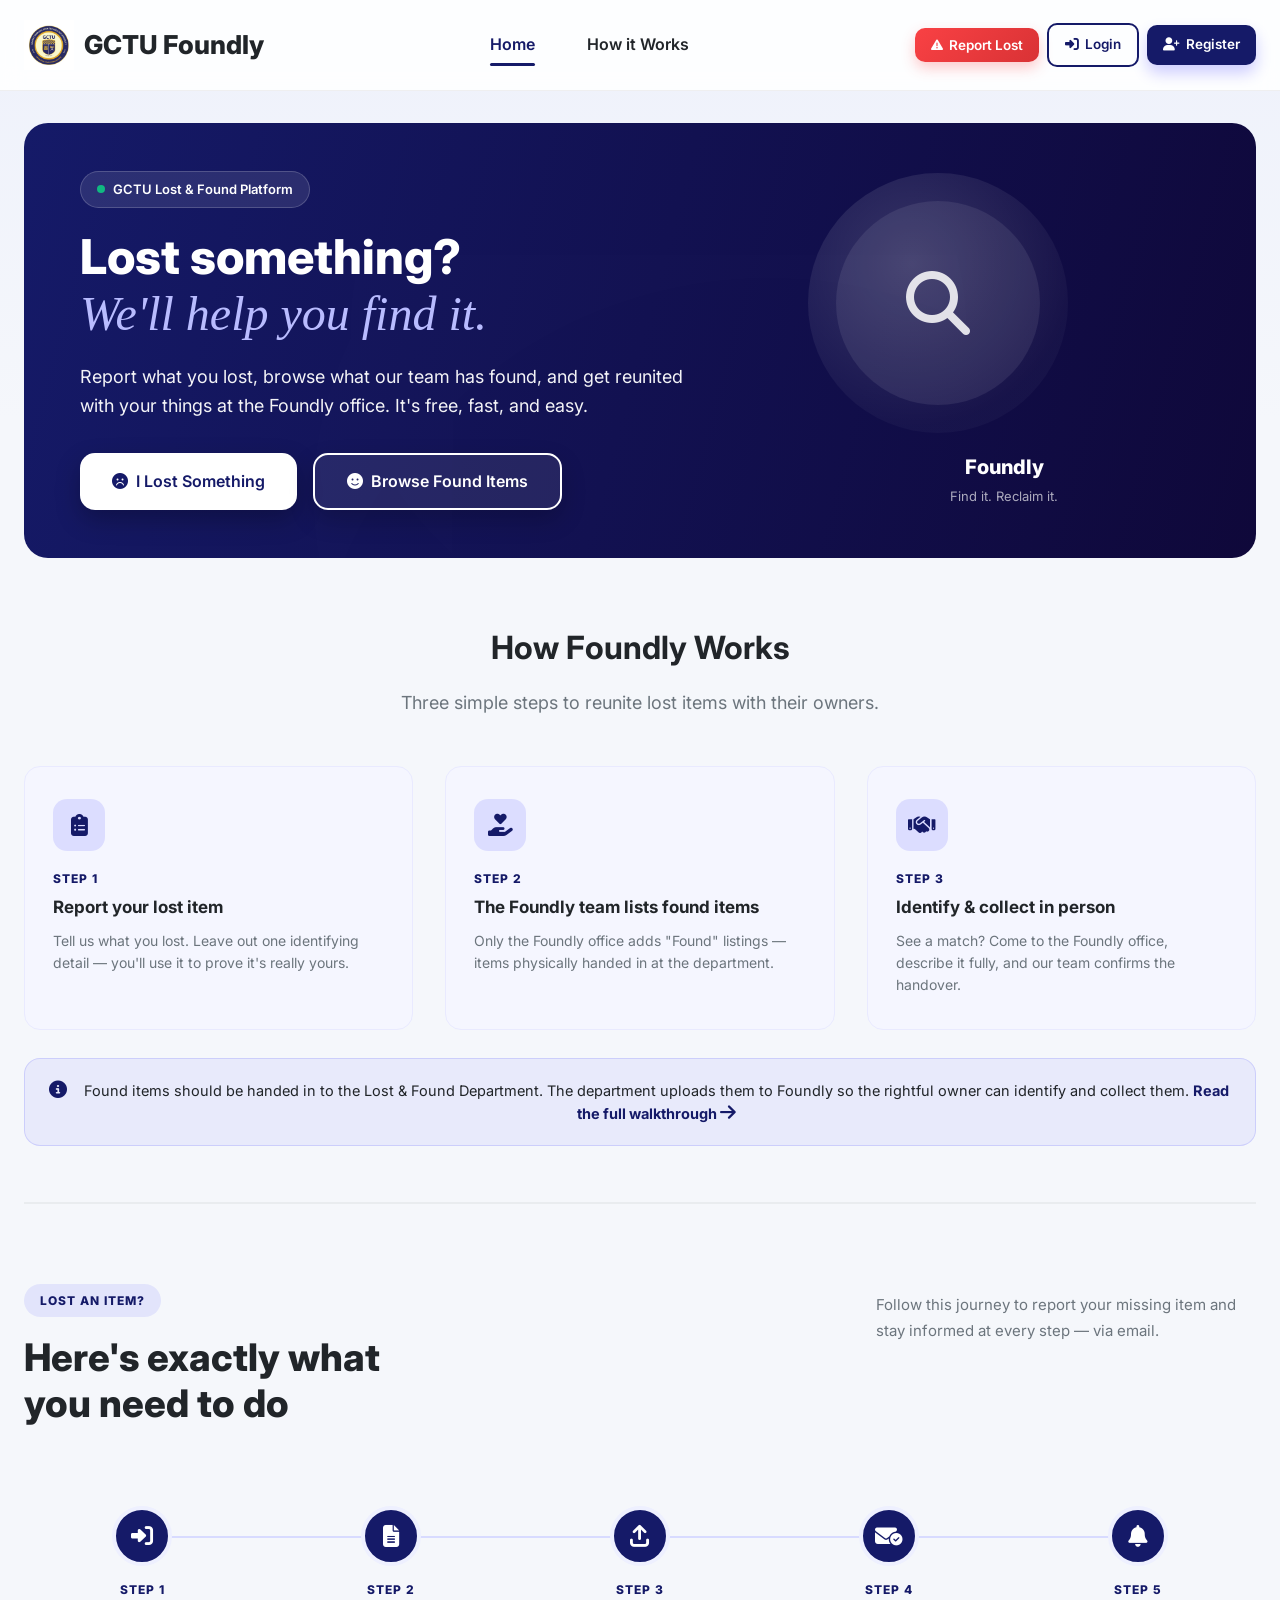
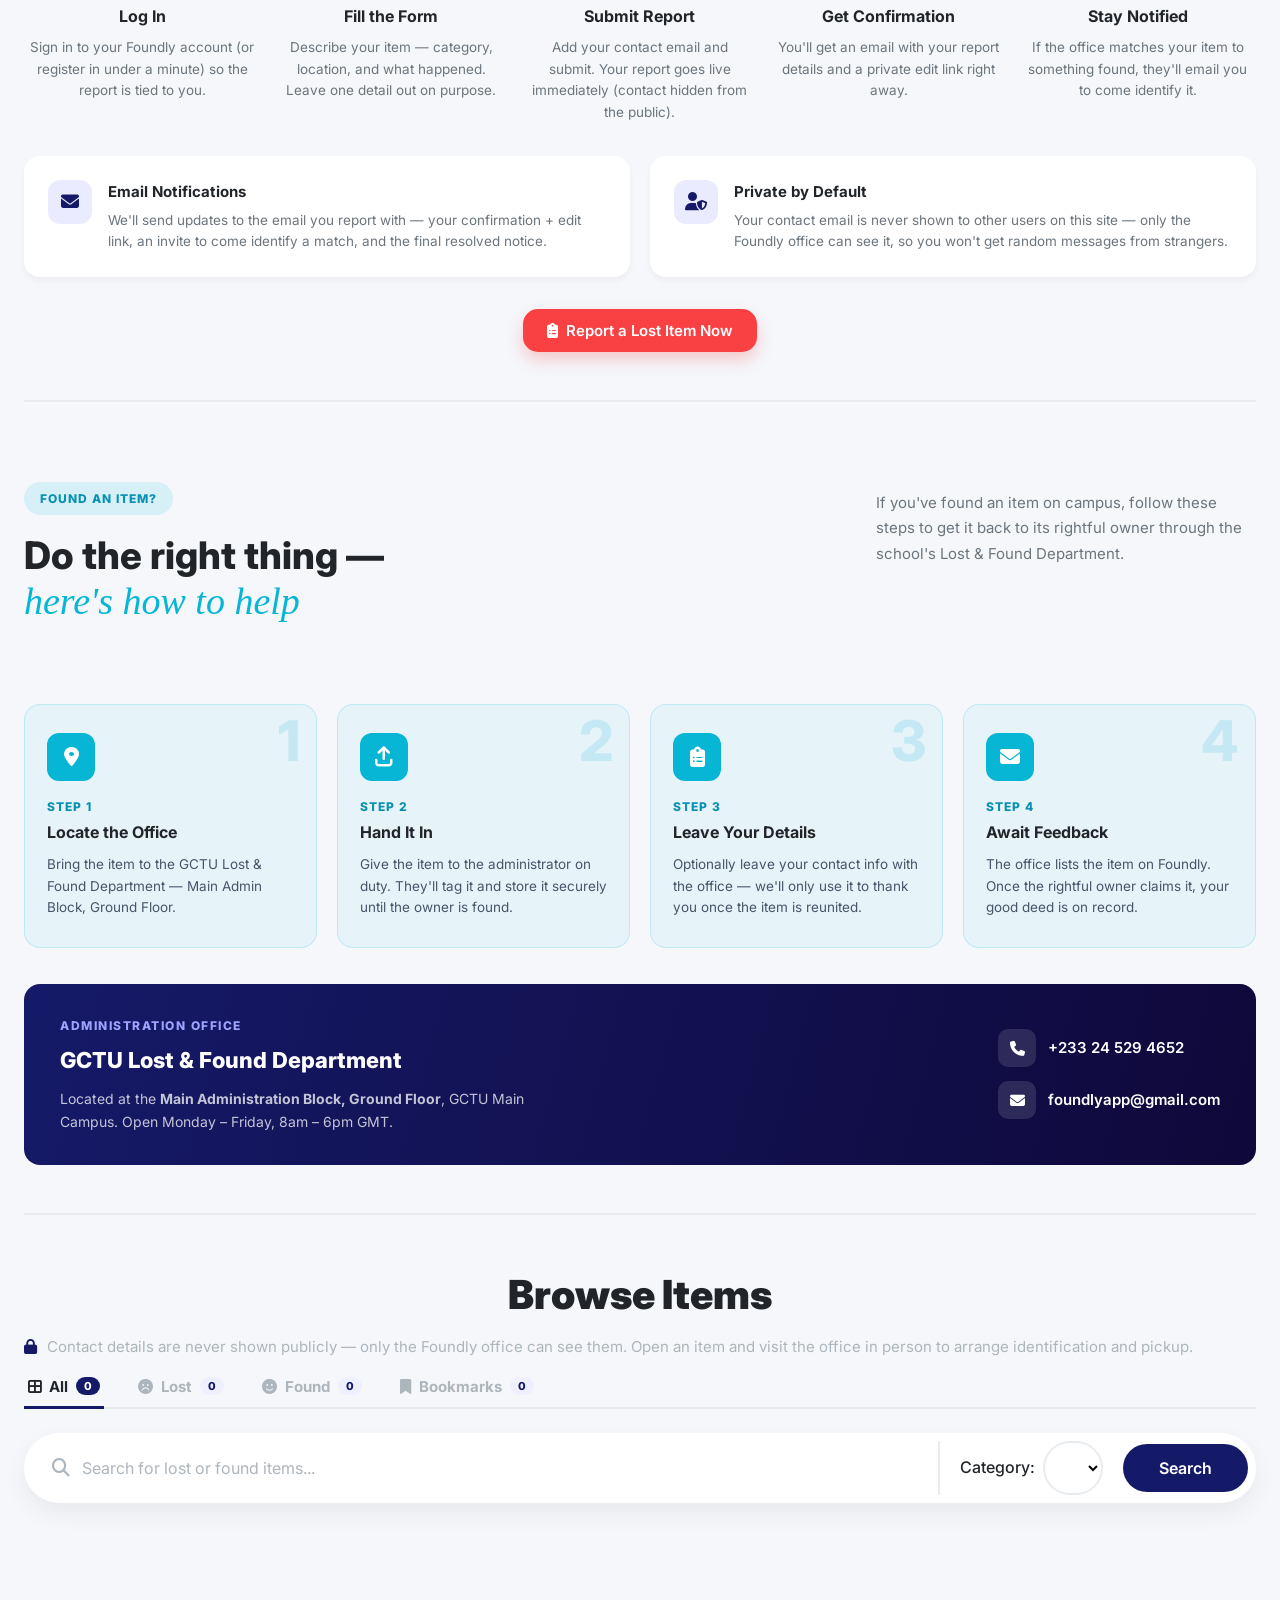
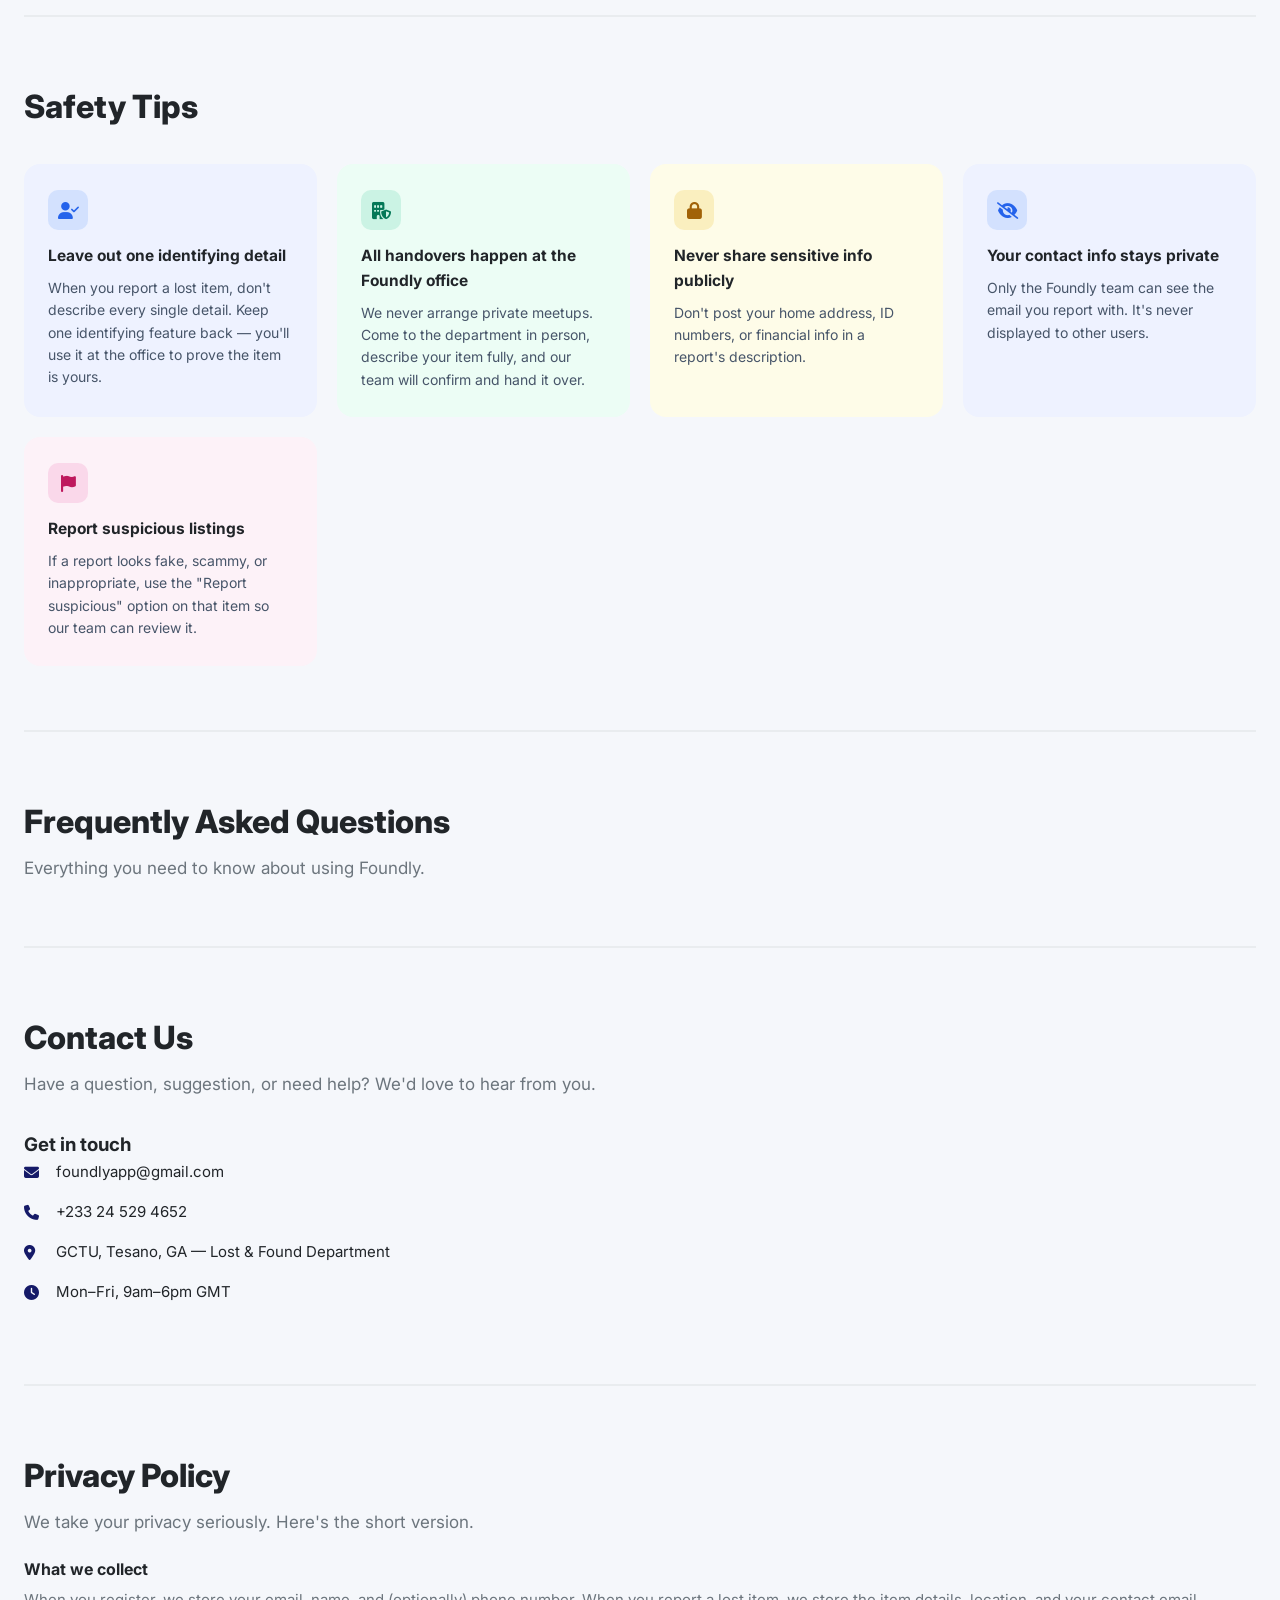
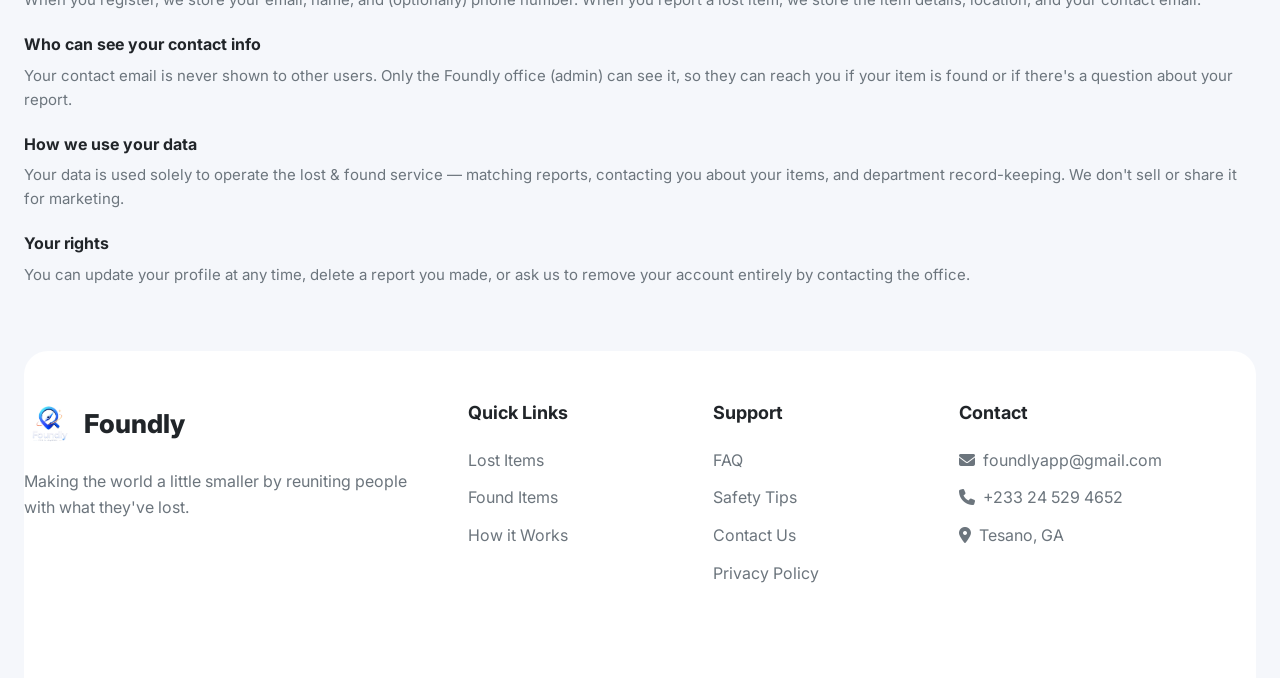
==== commit c2874ee3: "email js templates made 4 by changing {message} and {subject}... etc" ====
--- a/public/index.html
+++ b/public/index.html
@@ -118,7 +118,7 @@
   <hr class="section-divider">
 
   <!-- GUIDE: how reporting a lost item works -->
-  <div class="section-intro-row" style="margin-top:24px">
+  <div class="section-intro-row" >
     <div>
       <span class="eyebrow-badge">Lost an Item?</span>
       <h1>Here's exactly what<br>you need to do</h1>
@@ -185,7 +185,7 @@
   <hr class="section-divider" style="margin:48px 0">
 
   <!-- GUIDE: found something? here's how to help -->
-  <div class="section-intro-row" style="margin-top:24px">
+  <div class="section-intro-row" >
     <div>
       <span class="eyebrow-badge teal">Found an Item?</span>
       <h1>Do the right thing —<span class="found-heading-accent">here's how to help</span></h1>
--- a/public/foundly.css
+++ b/public/foundly.css
@@ -1619,7 +1619,7 @@
 }
 .eyebrow-badge.teal { background: rgba(6,182,212,0.12); color: #0891b2; }
 
-.section-intro-row { display: flex; justify-content: space-between; align-items: flex-start; gap: 32px; flex-wrap: wrap; margin-bottom: 8px; }
+.section-intro-row { display: flex; justify-content: space-between; align-items: flex-start; gap: 32px; flex-wrap: wrap; margin: 80px 0px; }
 .section-intro-row h1 { font-size: 38px; font-weight: 800; line-height: 1.2; max-width: 560px; }
 .section-intro-row .section-intro-side { color: #6c757d; font-size: 15px; max-width: 380px; line-height: 1.7; padding-top: 8px; }
 
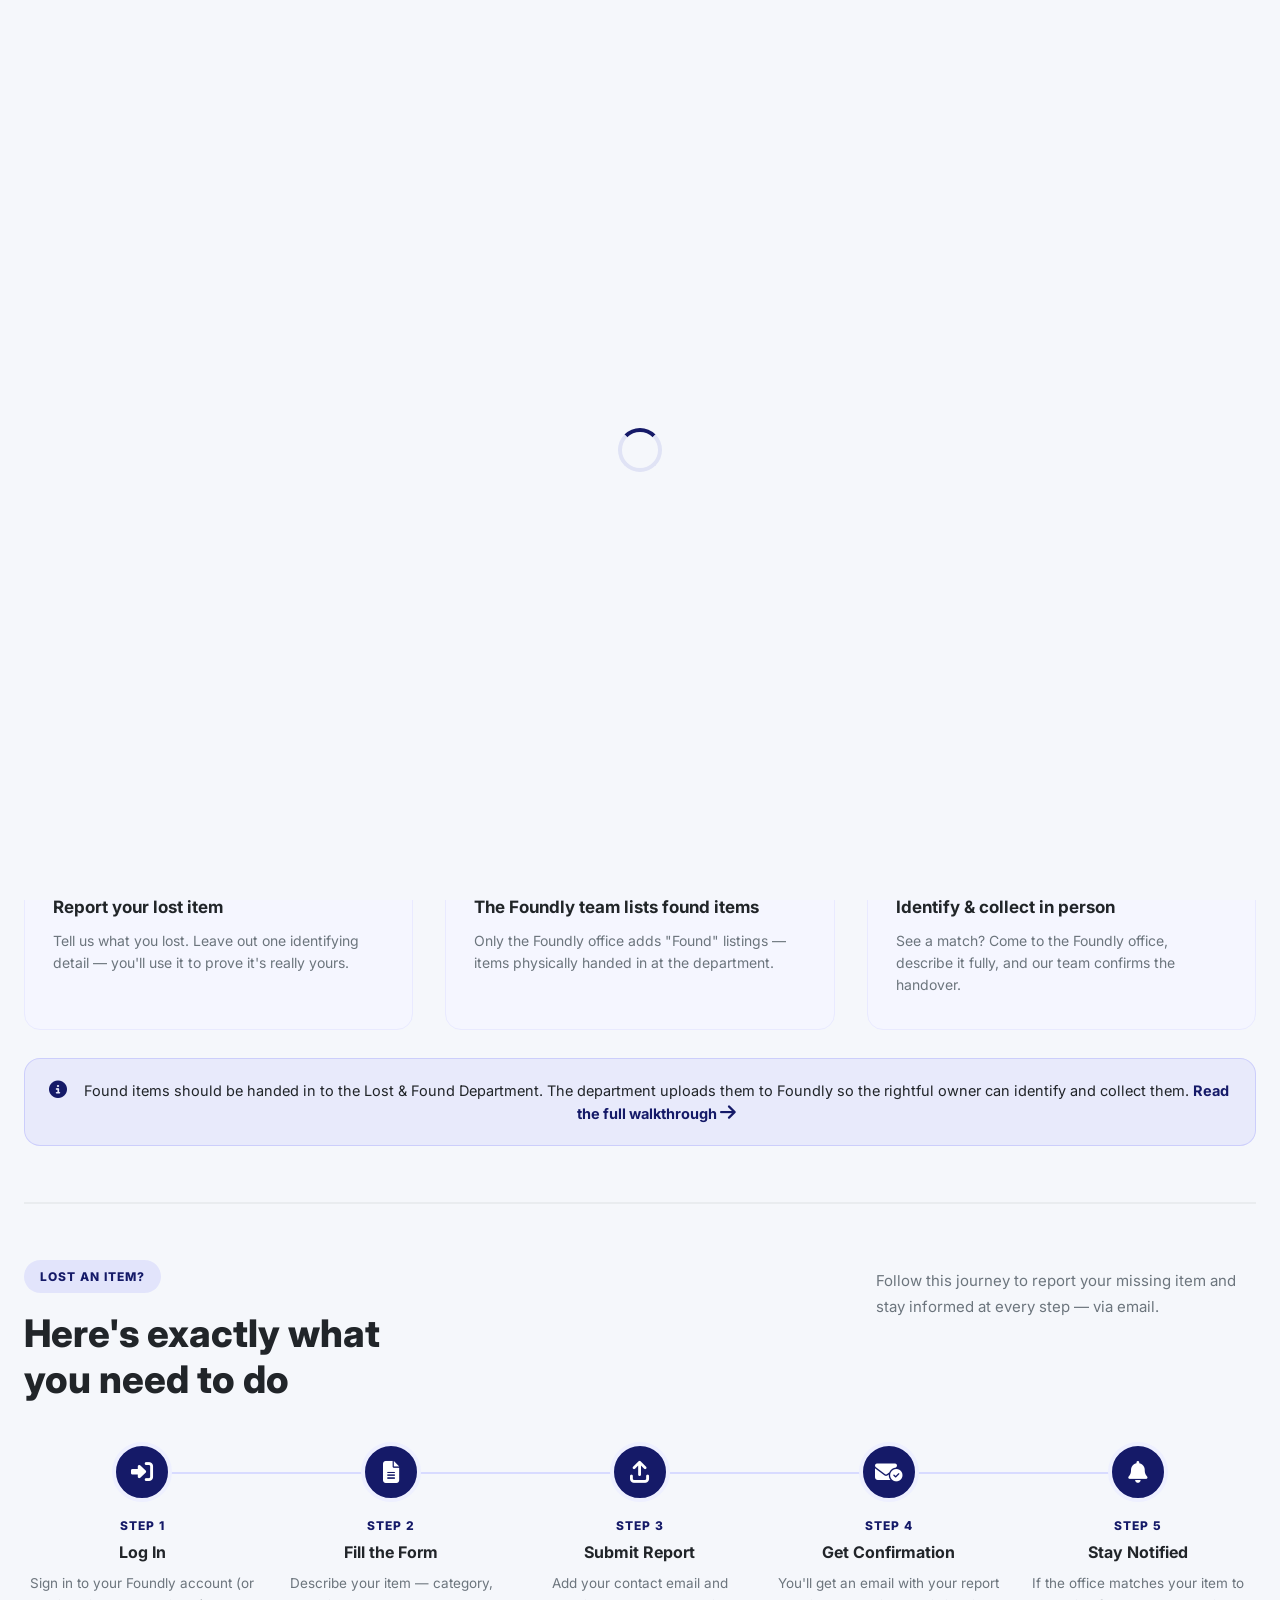
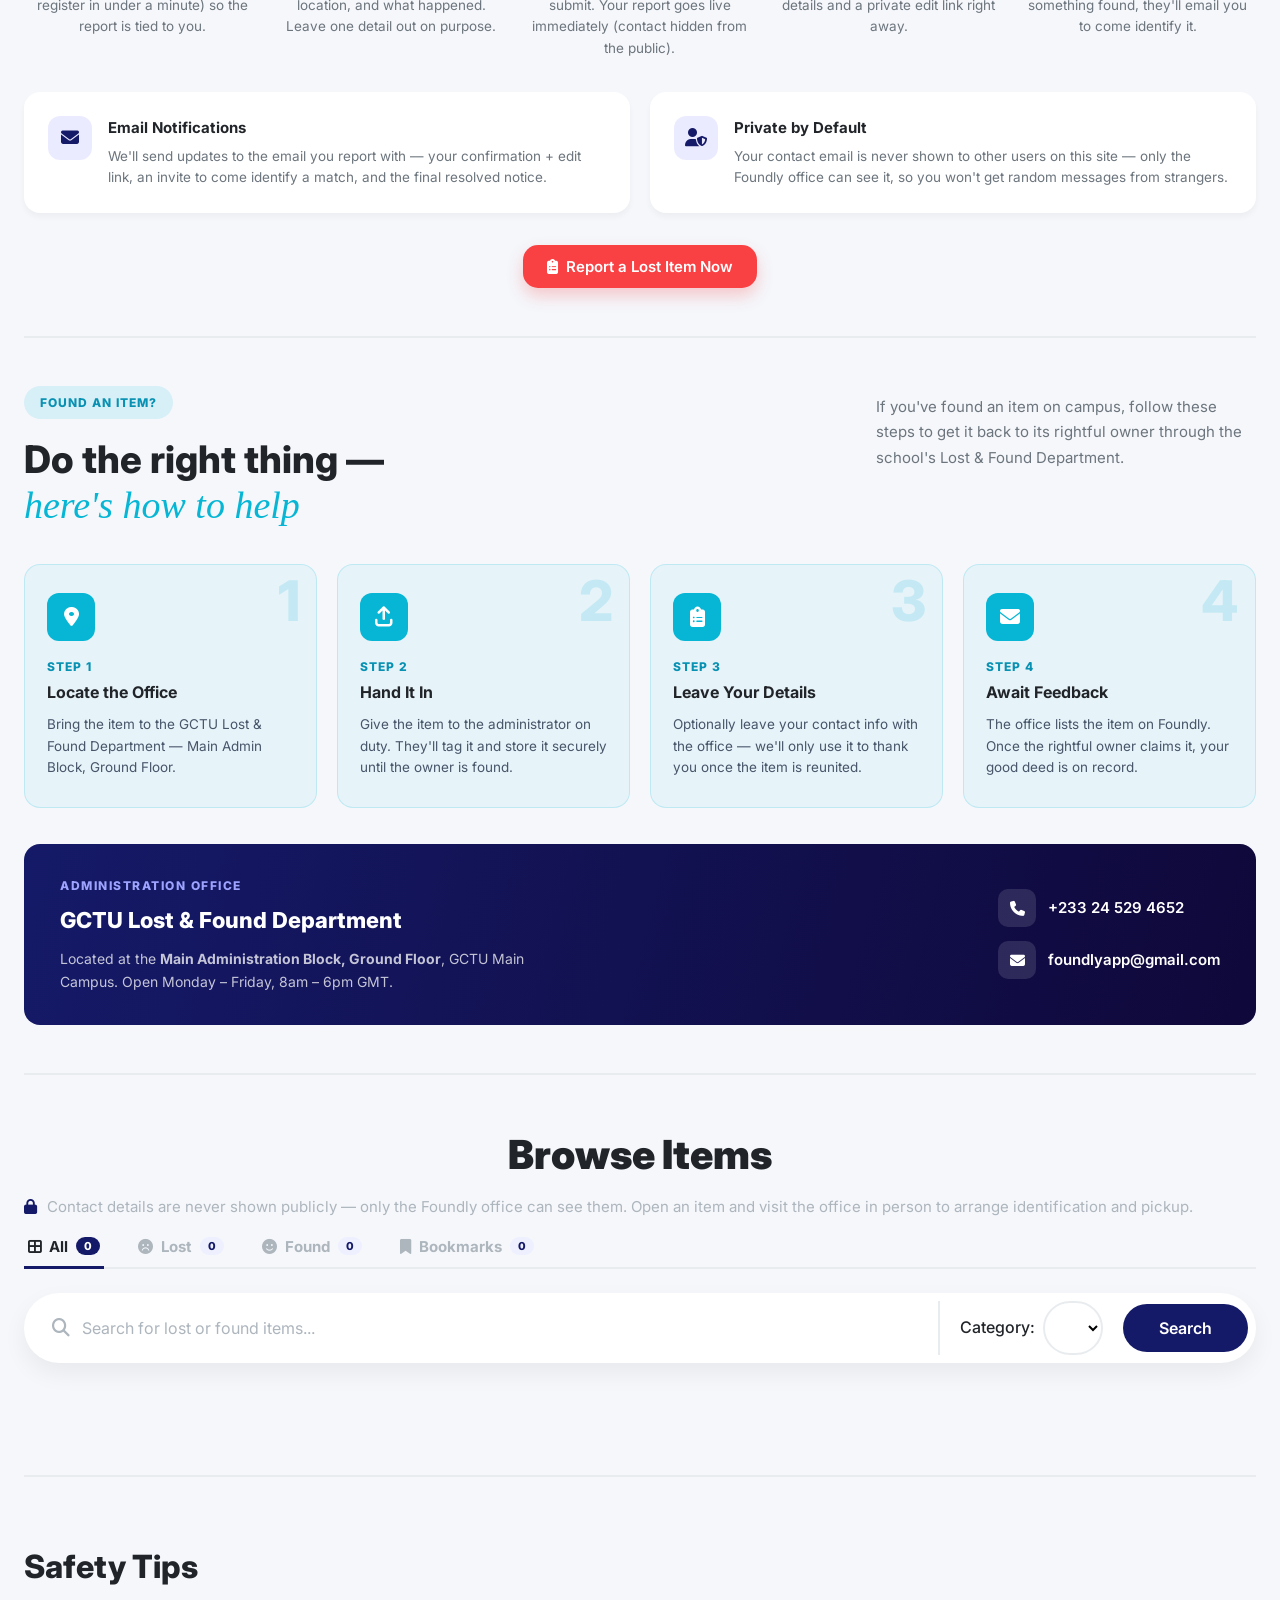
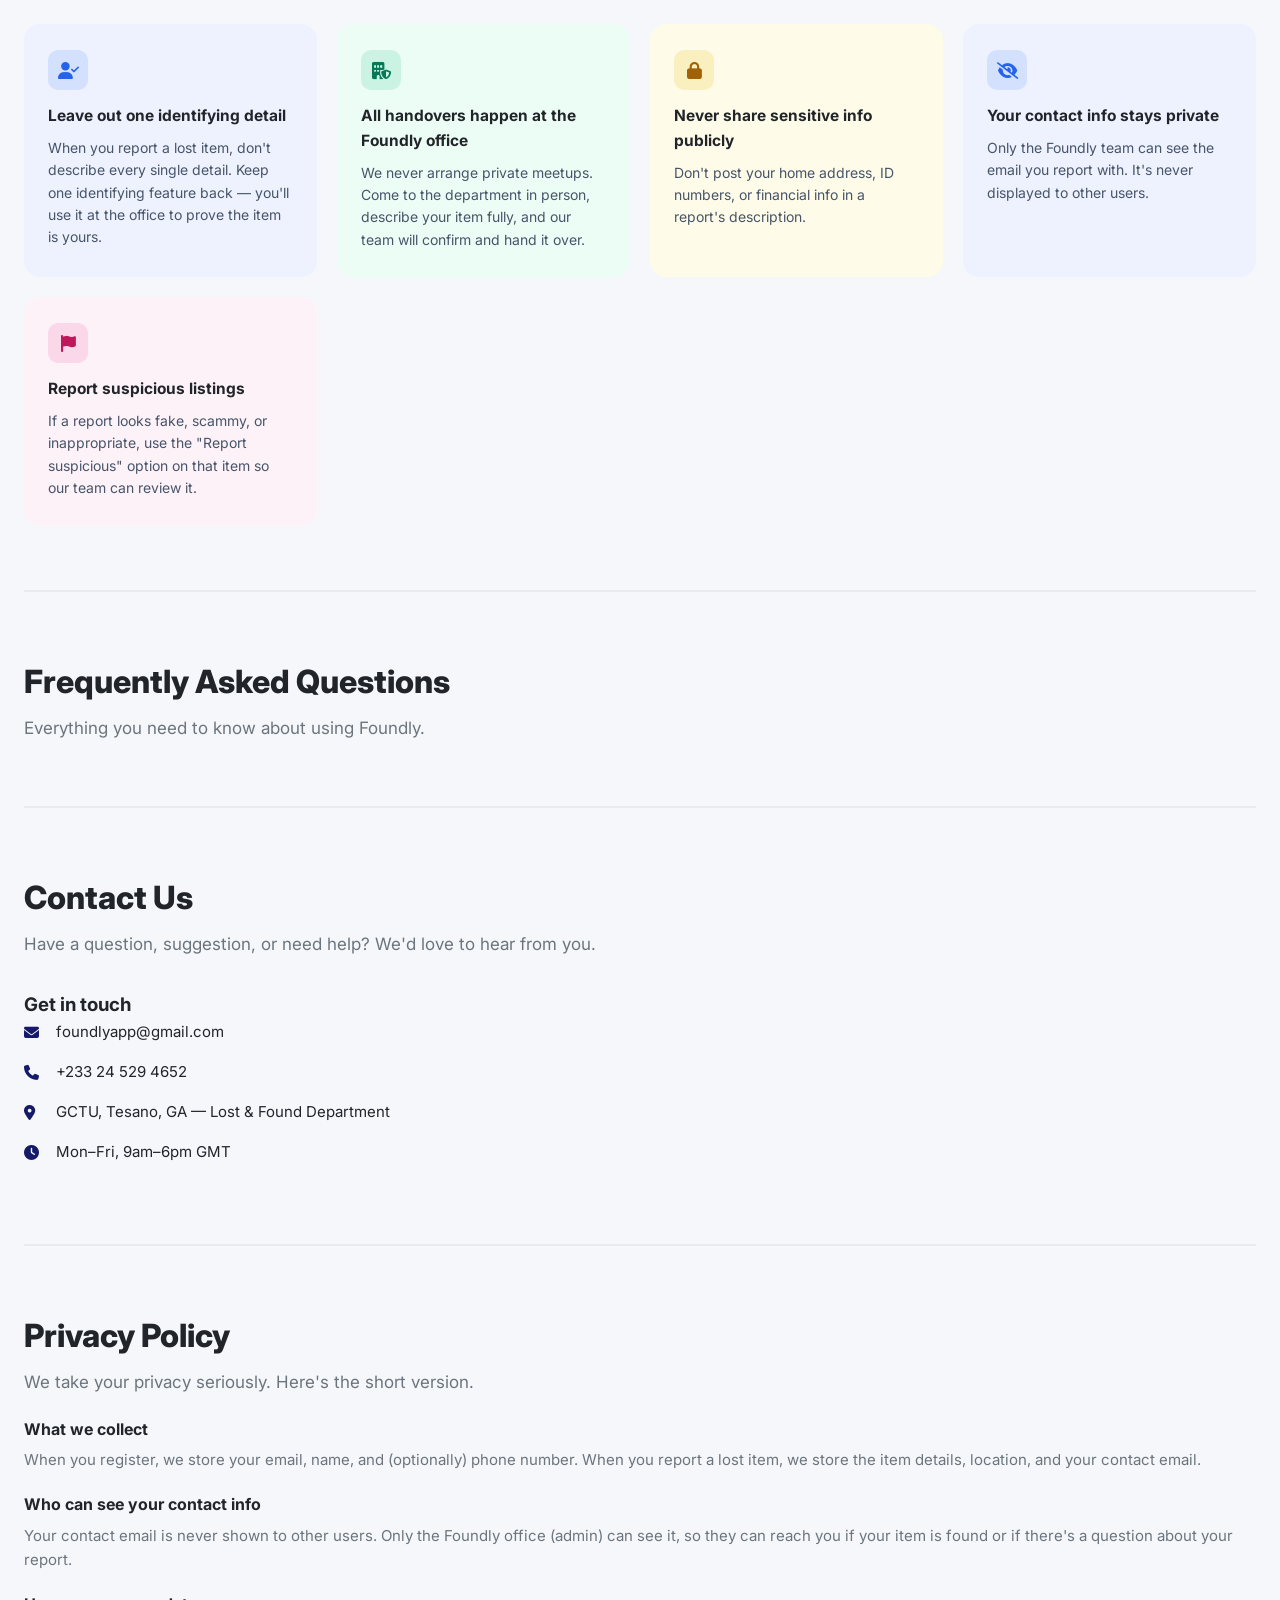
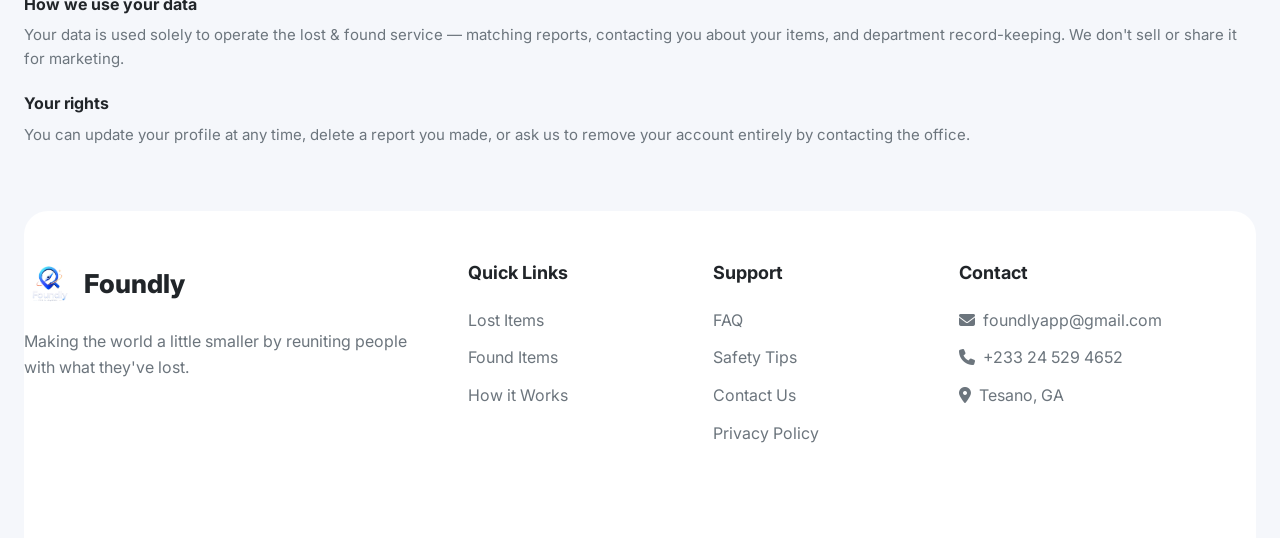
==== commit 4b0c535b: "password restrictions, basic page loading" ====
--- a/public/index.html
+++ b/public/index.html
@@ -36,6 +36,7 @@
   </style>
 </head>
 <body data-page="home">
+<div class="page-gate-loader" id="pageGateLoader"><div class="page-gate-spinner"></div></div>
 
 <header class="site-header">
 <div class="container">
@@ -118,7 +119,7 @@
   <hr class="section-divider">
 
   <!-- GUIDE: how reporting a lost item works -->
-  <div class="section-intro-row" >
+  <div class="section-intro-row" style="margin-top:24px">
     <div>
       <span class="eyebrow-badge">Lost an Item?</span>
       <h1>Here's exactly what<br>you need to do</h1>
@@ -185,7 +186,7 @@
   <hr class="section-divider" style="margin:48px 0">
 
   <!-- GUIDE: found something? here's how to help -->
-  <div class="section-intro-row" >
+  <div class="section-intro-row" style="margin-top:24px">
     <div>
       <span class="eyebrow-badge teal">Found an Item?</span>
       <h1>Do the right thing —<span class="found-heading-accent">here's how to help</span></h1>
@@ -523,4 +524,4 @@
 
 <script type="module" src="js/home.js"></script>
 </body>
-</html>
+</html>
--- a/public/foundly.css
+++ b/public/foundly.css
@@ -1619,7 +1619,7 @@
 }
 .eyebrow-badge.teal { background: rgba(6,182,212,0.12); color: #0891b2; }
 
-.section-intro-row { display: flex; justify-content: space-between; align-items: flex-start; gap: 32px; flex-wrap: wrap; margin: 80px 0px; }
+.section-intro-row { display: flex; justify-content: space-between; align-items: flex-start; gap: 32px; flex-wrap: wrap; margin-bottom: 8px; }
 .section-intro-row h1 { font-size: 38px; font-weight: 800; line-height: 1.2; max-width: 560px; }
 .section-intro-row .section-intro-side { color: #6c757d; font-size: 15px; max-width: 380px; line-height: 1.7; padding-top: 8px; }
 
@@ -1702,3 +1702,18 @@
 }
 @keyframes successCircle { to { stroke-dashoffset: 0; } }
 @keyframes successCheck  { to { stroke-dashoffset: 0; } }
+
+/* ---------- PAGE GATE LOADER (prevents a flash of protected content) ---------- */
+/* Plain HTML + CSS, no JS dependency — shows the instant the browser paints,
+   covering the real page while site-nav.js checks auth state. Removed once
+   it's confirmed safe to show the page (never removed if we're redirecting). */
+.page-gate-loader {
+  position: fixed; inset: 0; z-index: 9999; background: #f5f7fb;
+  display: flex; align-items: center; justify-content: center;
+  transition: opacity 0.2s ease;
+}
+.page-gate-spinner {
+  width: 44px; height: 44px; border: 4px solid #e0e3f5; border-top-color: var(--primary);
+  border-radius: 50%; animation: pageGateSpin 0.8s linear infinite;
+}
+@keyframes pageGateSpin { to { transform: rotate(360deg); } }
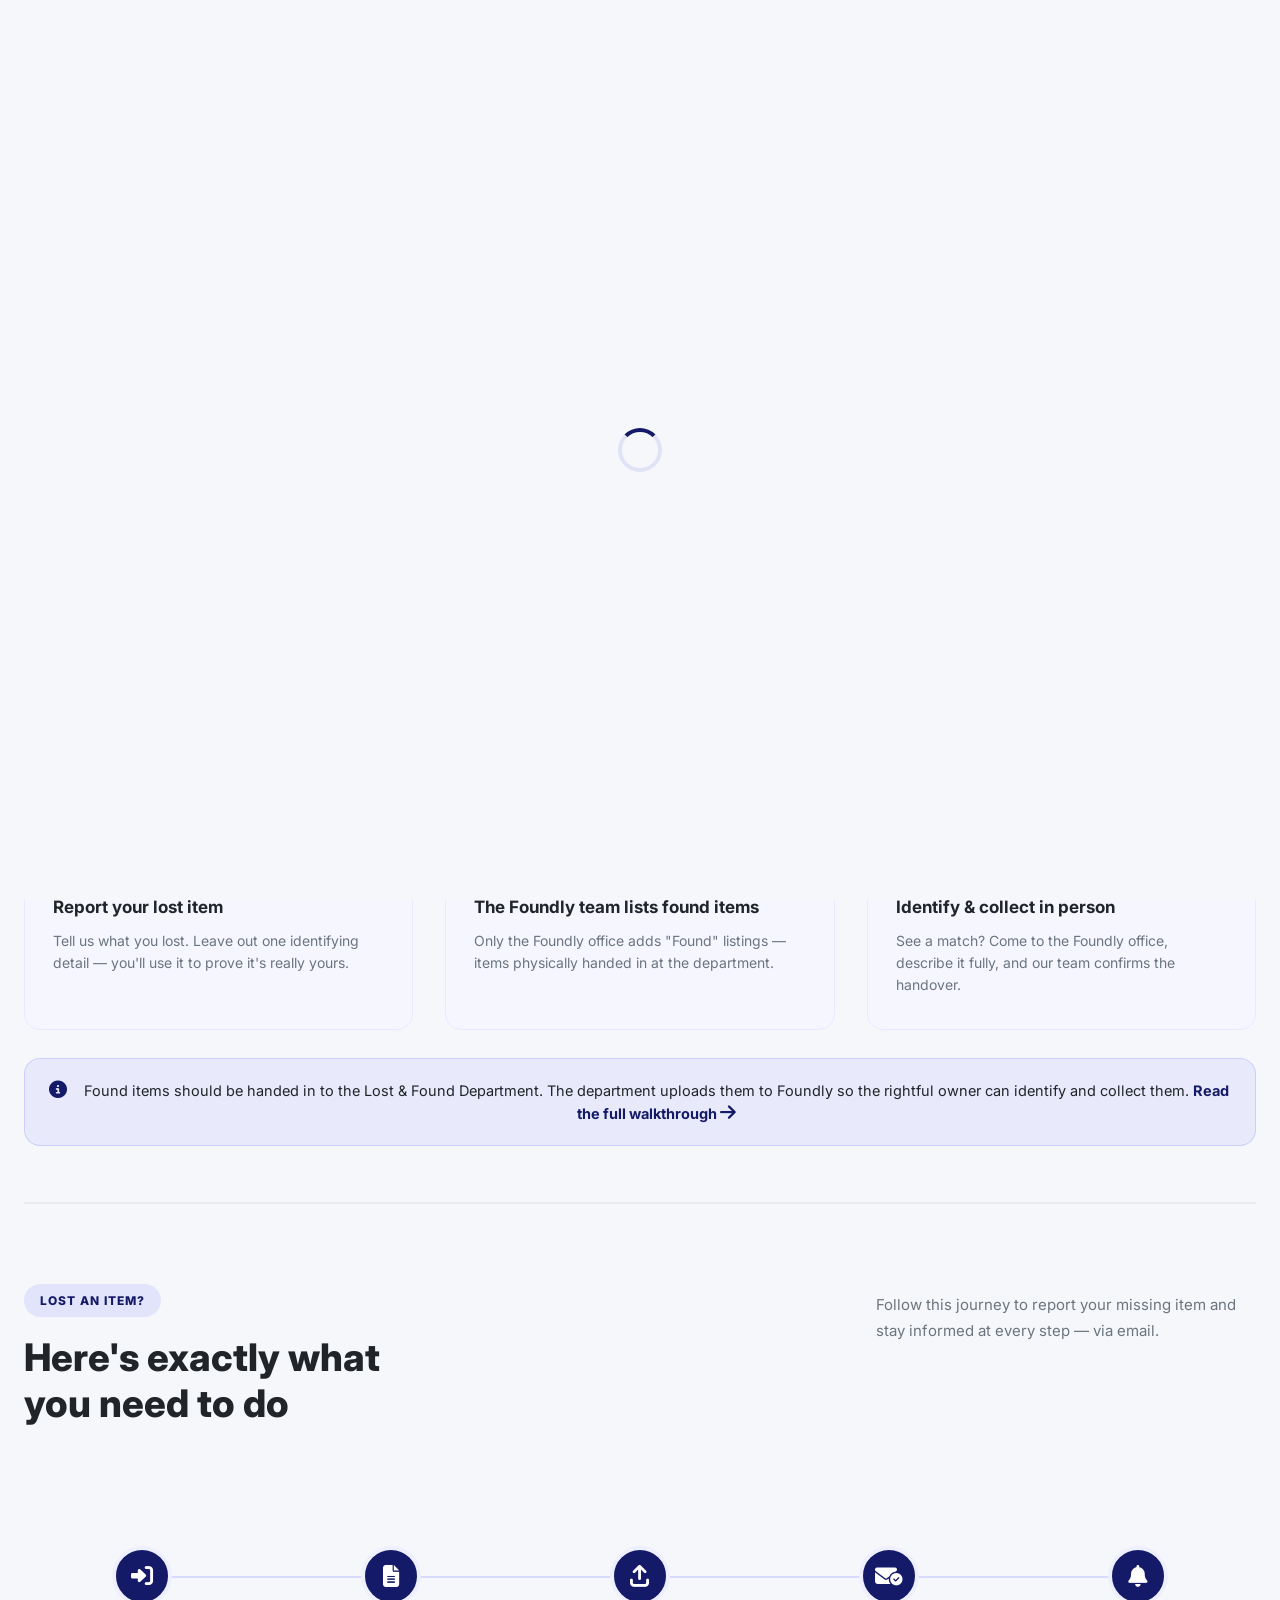
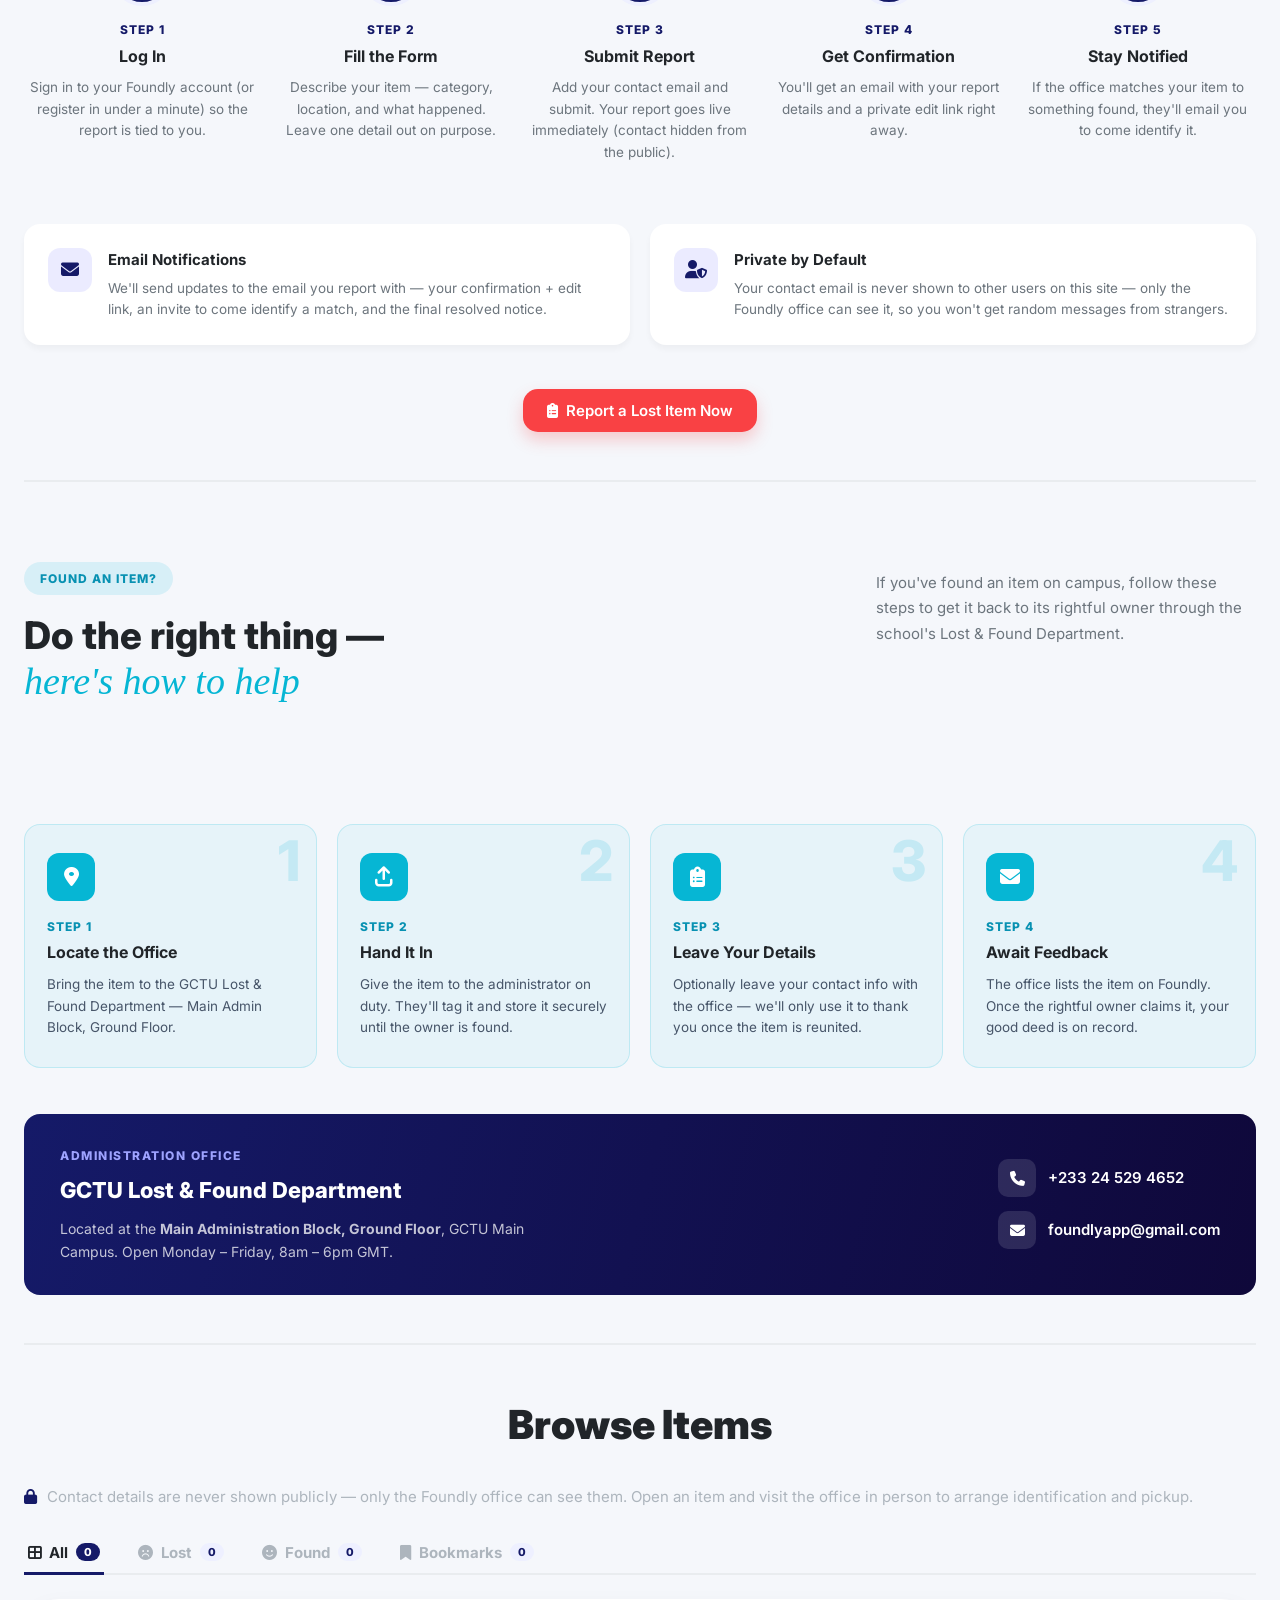
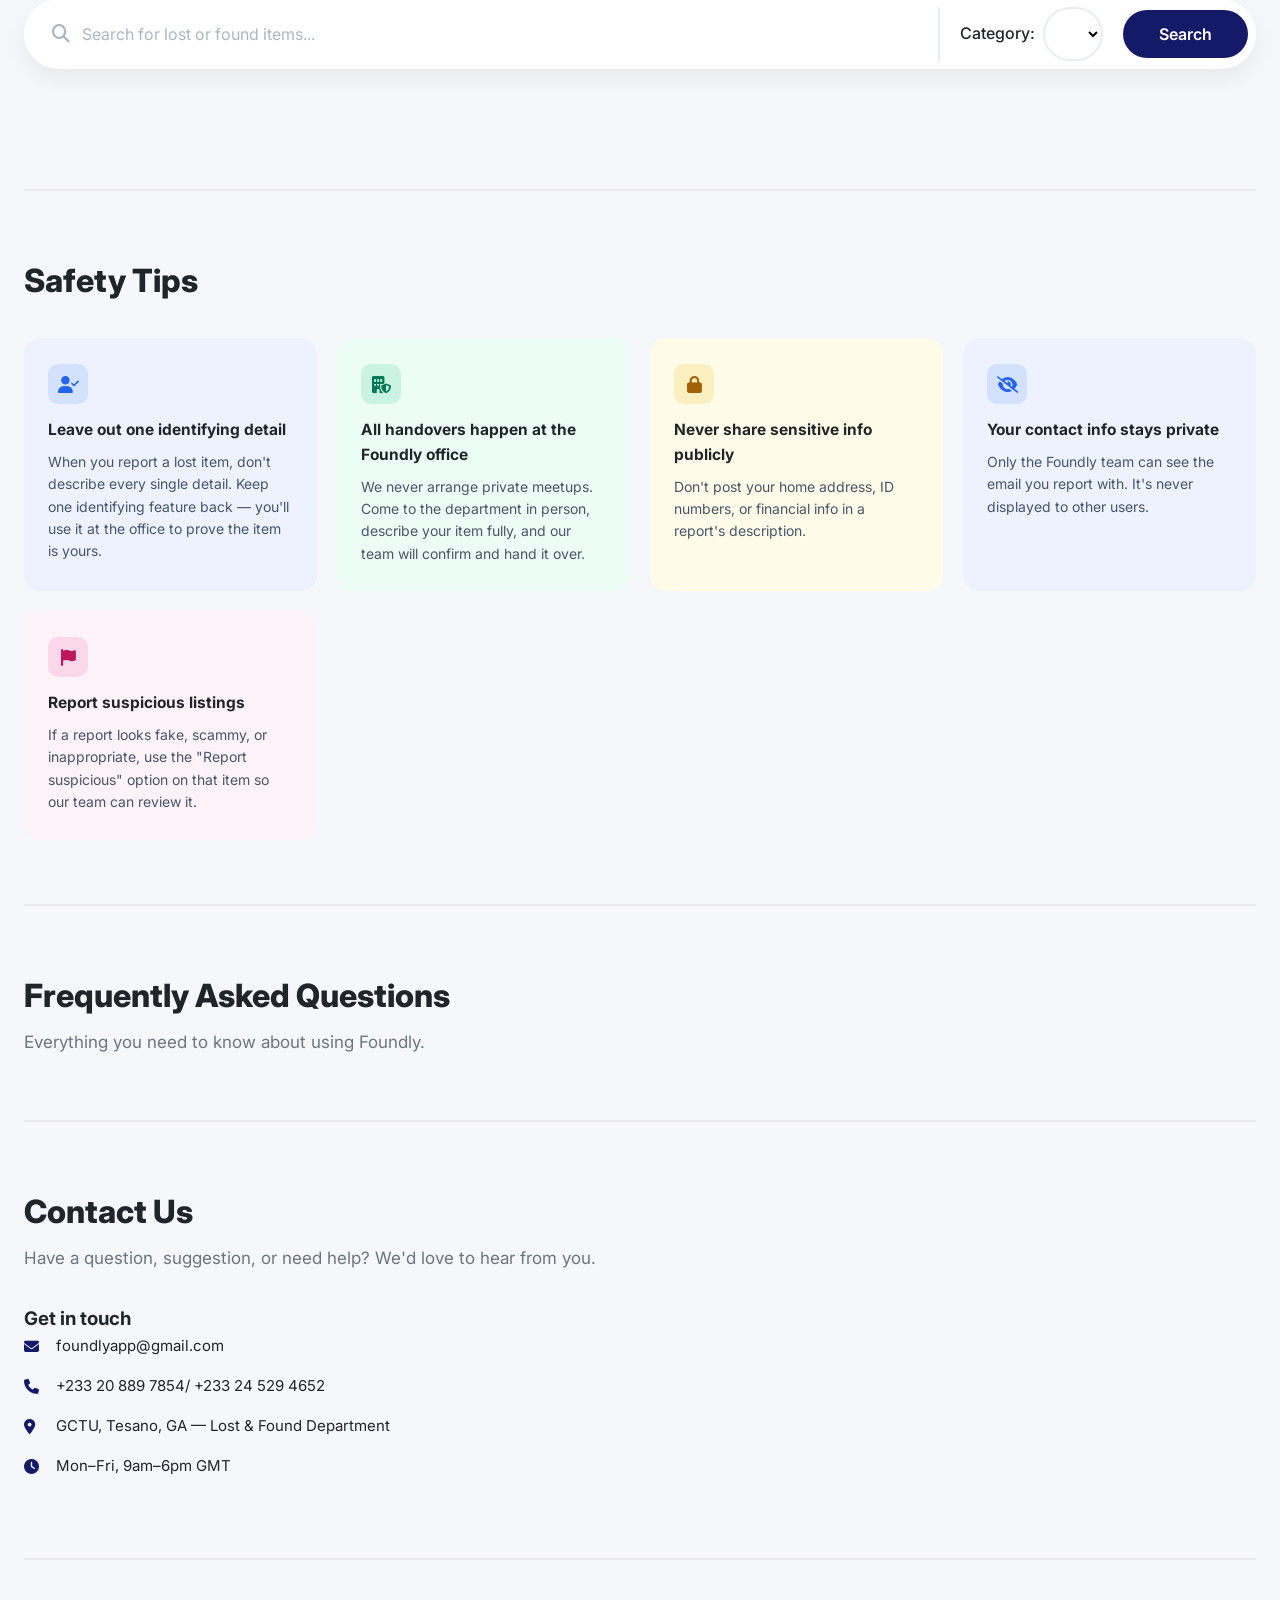
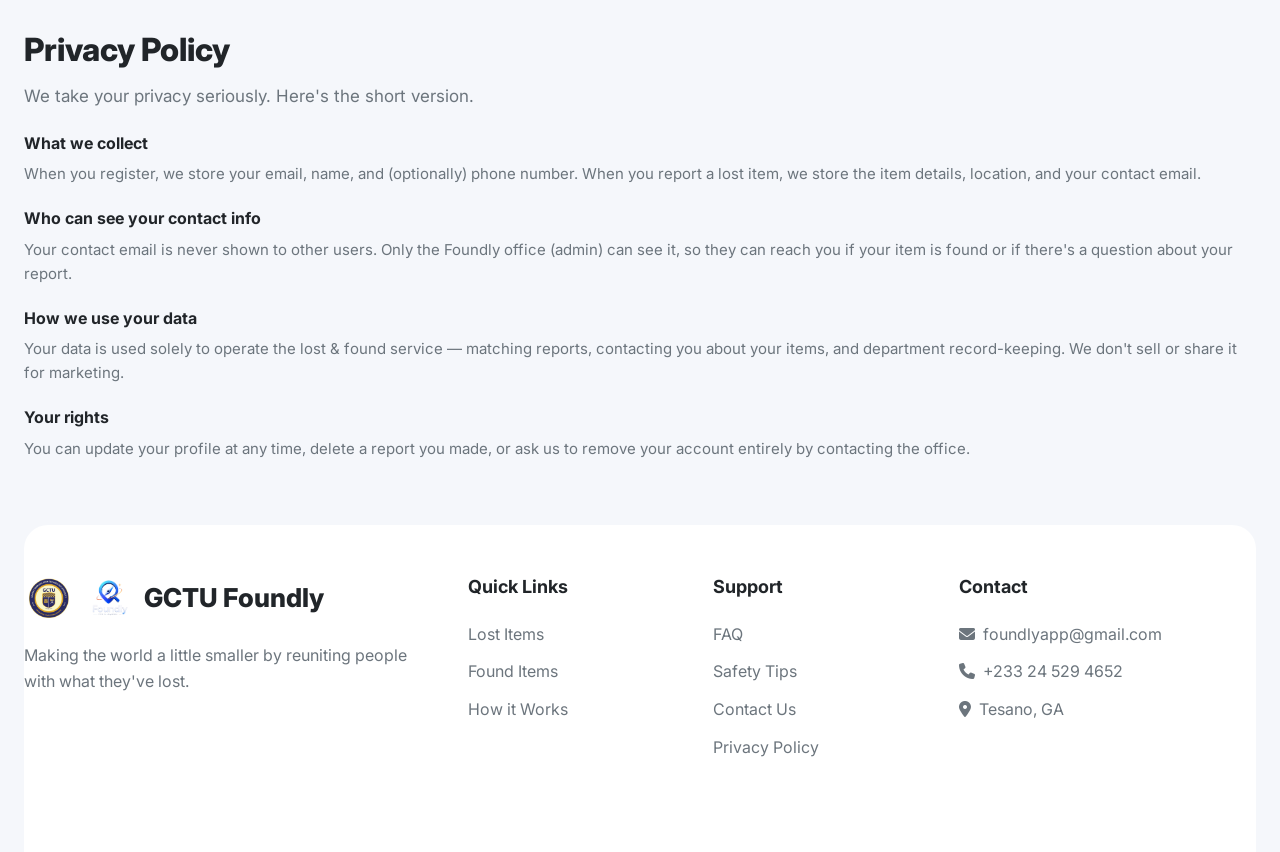
==== commit bd292650: "some minor design adjustments" ====
--- a/public/index.html
+++ b/public/index.html
@@ -42,7 +42,7 @@
 <div class="container">
   <nav class="navbar">
     <a href="index.html" class="logo">
-      <img id="foundly-logo-top" src="GCTU-Logo-640x640.webp" alt="Foundly illustration" onerror="this.style.display='none'">
+      <img id="foundly-logo-top" src="GCTU-Logo-640x640.webp" alt="GCTU Logo" onerror="this.style.display='none'">
       <span>GCTU Foundly</span>
     </a>
     <div class="nav-links">
@@ -119,7 +119,7 @@
   <hr class="section-divider">
 
   <!-- GUIDE: how reporting a lost item works -->
-  <div class="section-intro-row" style="margin-top:24px">
+  <div class="section-intro-row" style="margin-top:80px">
     <div>
       <span class="eyebrow-badge">Lost an Item?</span>
       <h1>Here's exactly what<br>you need to do</h1>
@@ -186,7 +186,7 @@
   <hr class="section-divider" style="margin:48px 0">
 
   <!-- GUIDE: found something? here's how to help -->
-  <div class="section-intro-row" style="margin-top:24px">
+  <div class="section-intro-row" style="margin-top:80px">
     <div>
       <span class="eyebrow-badge teal">Found an Item?</span>
       <h1>Do the right thing —<span class="found-heading-accent">here's how to help</span></h1>
@@ -327,7 +327,7 @@
       <div class="contact-info">
         <h3>Get in touch</h3>
         <div class="contact-info-item"><i class="fas fa-envelope"></i><span>foundlyapp@gmail.com</span></div>
-        <div class="contact-info-item"><i class="fas fa-phone"></i><span>+233 24 529 4652</span></div>
+        <div class="contact-info-item"><i class="fas fa-phone"></i><span>+233 20 889 7854/ +233 24 529 4652</span></div>
         <div class="contact-info-item"><i class="fas fa-map-marker-alt"></i><span>GCTU, Tesano, GA — Lost &amp; Found Department</span></div>
         <div class="contact-info-item"><i class="fas fa-clock"></i><span>Mon–Fri, 9am–6pm GMT</span></div>
       </div>
@@ -488,8 +488,9 @@
     <div class="footer-content">
       <div class="footer-col">
         <a href="index.html" class="logo" style="margin-bottom:20px">
+          <img id="foundly-logo-top" src="GCTU-Logo-640x640.webp" alt="GCTU Logo" onerror="this.style.display='none'">
           <img id="foundly-logo-top" src="foundly-logo-2(preview).png" alt="Foundly illustration" onerror="this.style.display='none'">
-          <span>Foundly</span>
+          <span>GCTU Foundly</span>
         </a>
         <p>Making the world a little smaller by reuniting people with what they've lost.</p>
       </div>
--- a/public/foundly.css
+++ b/public/foundly.css
@@ -426,7 +426,7 @@
   display: flex;
   justify-content: space-between;
   align-items: center;
-  margin-bottom: 24px;
+  margin-bottom: 44px;
 }
 
 .section-header h2 {
@@ -449,7 +449,7 @@
 .category-pills {
   display: flex;
   gap: 12px;
-  margin-bottom: 32px;
+  margin: 32px 0;
   flex-wrap: wrap;
 }
 
@@ -1495,7 +1495,7 @@
 
 /* ---------- PROCESS TIMELINE (Lost page: numbered steps with a connecting line) ---------- */
 .process-timeline {
-  display: flex; justify-content: space-between; gap: 12px; margin: 40px 0 12px; position: relative; flex-wrap: wrap;
+  display: flex; justify-content: space-between; gap: 12px; margin: 60px 0px; position: relative; flex-wrap: wrap;
 }
 .process-node { flex: 1; min-width: 140px; text-align: center; position: relative; }
 .process-node .node-circle {
@@ -1517,7 +1517,7 @@
 }
 
 /* ---------- DUO INFO CARDS (Email/SMS-style notice pair) ---------- */
-.duo-cards { display: grid; grid-template-columns: 1fr 1fr; gap: 20px; margin: 32px 0; }
+.duo-cards { display: grid; grid-template-columns: 1fr 1fr; gap: 20px; margin: 44px 0; }
 .duo-card {
   background: white; border-radius: var(--radius-md); box-shadow: var(--shadow-sm); padding: 24px;
   display: flex; gap: 16px; align-items: flex-start;
@@ -1533,7 +1533,7 @@
 .cta-center { text-align: center; margin: 32px 0; }
 
 /* ---------- FOUND-ITEM STEPS (teal cards with ghost numbers) ---------- */
-.found-steps-grid { display: grid; grid-template-columns: repeat(4, 1fr); gap: 20px; margin: 36px 0; }
+.found-steps-grid { display: grid; grid-template-columns: repeat(4, 1fr); gap: 20px; margin: 46px 0; }
 .found-step-card {
   background: rgba(6,182,212,0.06); border: 1px solid rgba(6,182,212,0.18); border-radius: var(--radius-md);
   padding: 28px 22px; position: relative; overflow: hidden;
@@ -1619,7 +1619,7 @@
 }
 .eyebrow-badge.teal { background: rgba(6,182,212,0.12); color: #0891b2; }
 
-.section-intro-row { display: flex; justify-content: space-between; align-items: flex-start; gap: 32px; flex-wrap: wrap; margin-bottom: 8px; }
+.section-intro-row { display: flex; justify-content: space-between; align-items: flex-start; gap: 32px; flex-wrap: wrap; margin: 120px 0px; }
 .section-intro-row h1 { font-size: 38px; font-weight: 800; line-height: 1.2; max-width: 560px; }
 .section-intro-row .section-intro-side { color: #6c757d; font-size: 15px; max-width: 380px; line-height: 1.7; padding-top: 8px; }
 
@@ -1663,7 +1663,7 @@
 }
 
 /* ---------- VIEW TABS (All / Lost / Found / Bookmarks — replaces separate pages) ---------- */
-.view-tabs { display: flex; gap: 8px; margin: 8px 0 24px; border-bottom: 2px solid #e9ecef; flex-wrap: wrap; }
+.view-tabs { display: flex; gap: 8px; margin: 24px 0 24px; border-bottom: 2px solid #e9ecef; flex-wrap: wrap; }
 .view-tab-btn {
   padding: 10px 4px; margin-right: 22px; background: none; border: none; font-size: 15px; font-weight: 700;
   color: var(--gray); cursor: pointer; border-bottom: 3px solid transparent; margin-bottom: -2px; transition: var(--transition);
